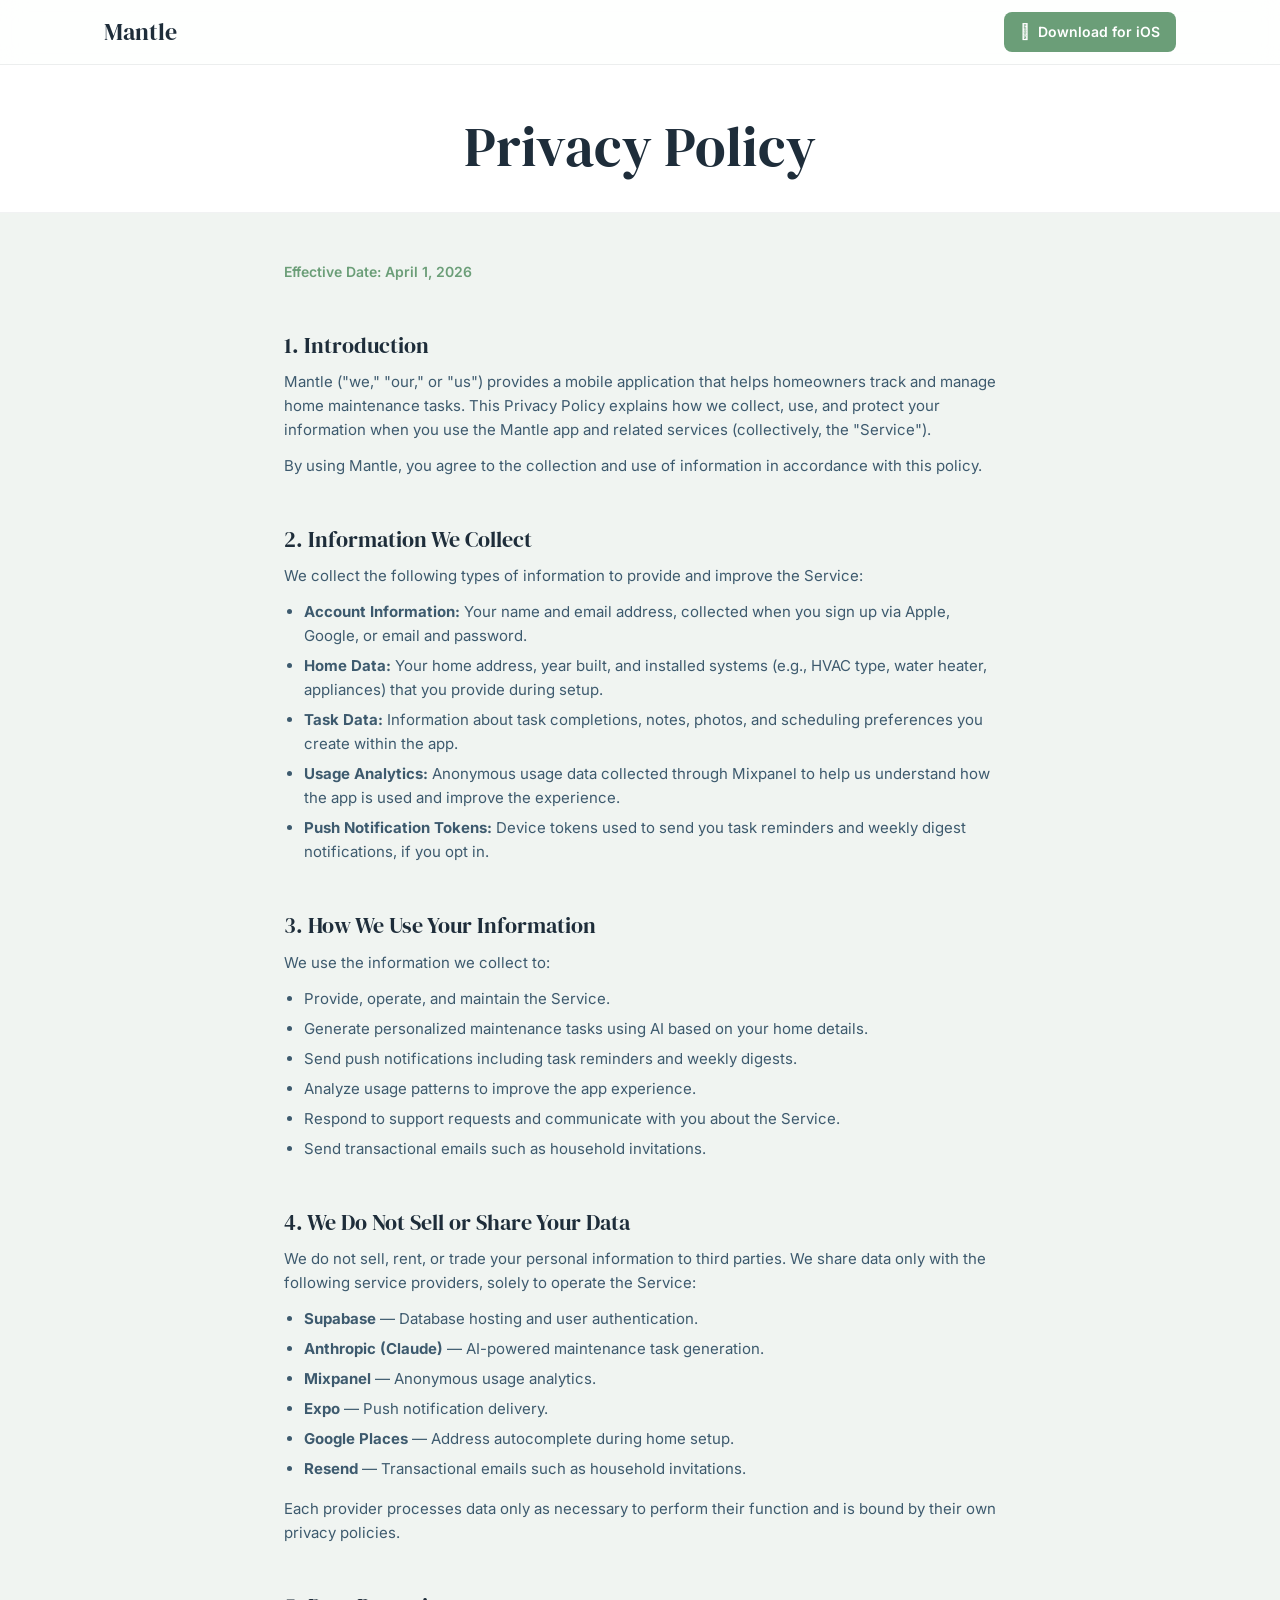
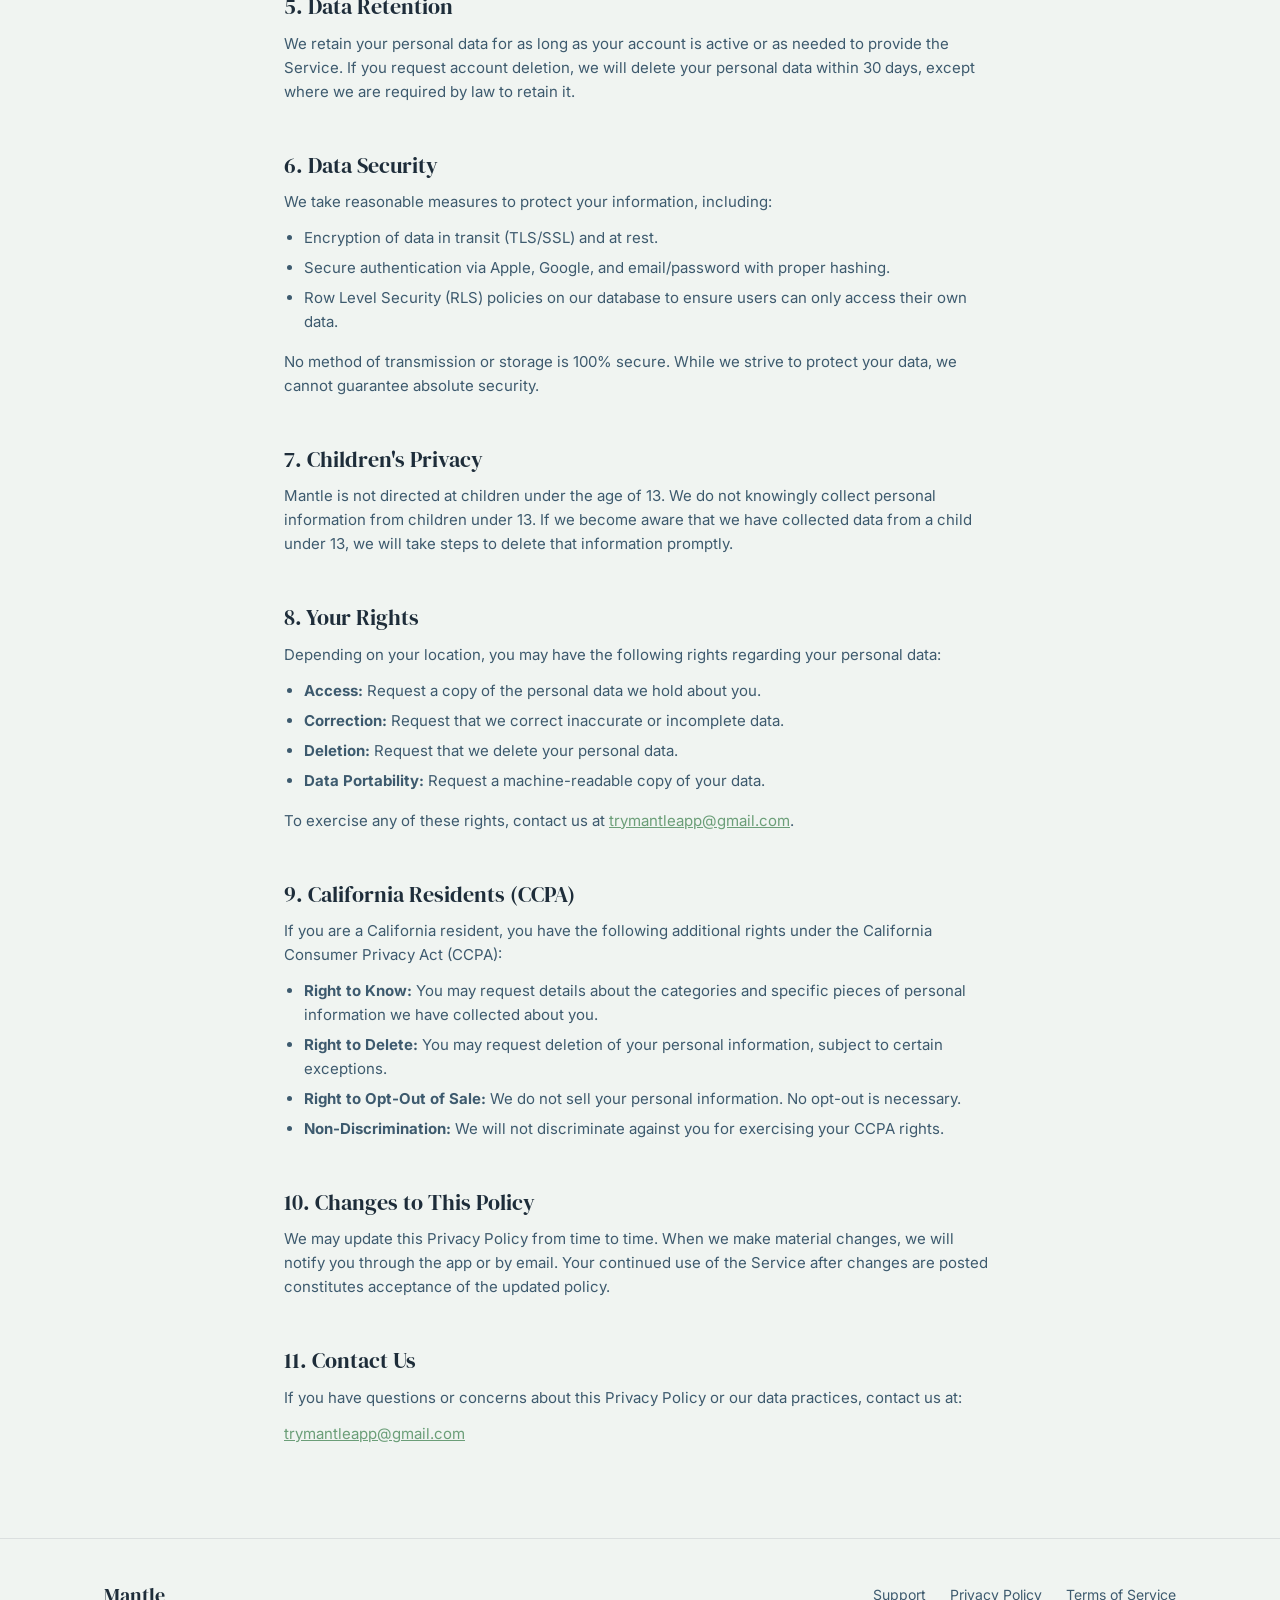
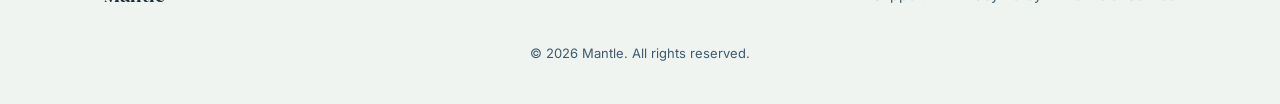
==== privacy.html @ 154cf1d2 "Initial Mantle marketing website Homepage, Support & FAQ, Privacy Policy, Terms of Service. Static H" ====
<!DOCTYPE html>
<html lang="en">
<head>
  <meta charset="UTF-8">
  <meta name="viewport" content="width=device-width, initial-scale=1.0">
  <title>Privacy Policy - Mantle</title>
  <meta name="description" content="Mantle Privacy Policy. Learn how we collect, use, and protect your data.">
  <link rel="preconnect" href="https://fonts.googleapis.com">
  <link rel="preconnect" href="https://fonts.gstatic.com" crossorigin>
  <link href="https://fonts.googleapis.com/css2?family=DM+Serif+Display:ital@0;1&family=Inter:wght@400;500;600;700&display=swap" rel="stylesheet">
  <link rel="stylesheet" href="styles.css">
</head>
<body>

  <!-- Nav -->
  <nav class="nav">
    <div class="container">
      <a href="index.html" class="nav-logo">Mantle</a>
      <a href="https://apps.apple.com" class="btn btn-primary btn-sm">
        <span class="apple-icon">&#63743;</span> Download for iOS
      </a>
    </div>
  </nav>

  <!-- Header -->
  <div class="page-header">
    <div class="container">
      <h1>Privacy Policy</h1>
    </div>
  </div>

  <!-- Body -->
  <div class="page-body">
    <div class="container page-content legal">

      <p class="effective">Effective Date: April 1, 2026</p>

      <h2>1. Introduction</h2>
      <p>Mantle ("we," "our," or "us") provides a mobile application that helps homeowners track and manage home maintenance tasks. This Privacy Policy explains how we collect, use, and protect your information when you use the Mantle app and related services (collectively, the "Service").</p>
      <p>By using Mantle, you agree to the collection and use of information in accordance with this policy.</p>

      <h2>2. Information We Collect</h2>
      <p>We collect the following types of information to provide and improve the Service:</p>
      <ul>
        <li><strong>Account Information:</strong> Your name and email address, collected when you sign up via Apple, Google, or email and password.</li>
        <li><strong>Home Data:</strong> Your home address, year built, and installed systems (e.g., HVAC type, water heater, appliances) that you provide during setup.</li>
        <li><strong>Task Data:</strong> Information about task completions, notes, photos, and scheduling preferences you create within the app.</li>
        <li><strong>Usage Analytics:</strong> Anonymous usage data collected through Mixpanel to help us understand how the app is used and improve the experience.</li>
        <li><strong>Push Notification Tokens:</strong> Device tokens used to send you task reminders and weekly digest notifications, if you opt in.</li>
      </ul>

      <h2>3. How We Use Your Information</h2>
      <p>We use the information we collect to:</p>
      <ul>
        <li>Provide, operate, and maintain the Service.</li>
        <li>Generate personalized maintenance tasks using AI based on your home details.</li>
        <li>Send push notifications including task reminders and weekly digests.</li>
        <li>Analyze usage patterns to improve the app experience.</li>
        <li>Respond to support requests and communicate with you about the Service.</li>
        <li>Send transactional emails such as household invitations.</li>
      </ul>

      <h2>4. We Do Not Sell or Share Your Data</h2>
      <p>We do not sell, rent, or trade your personal information to third parties. We share data only with the following service providers, solely to operate the Service:</p>
      <ul>
        <li><strong>Supabase</strong> &mdash; Database hosting and user authentication.</li>
        <li><strong>Anthropic (Claude)</strong> &mdash; AI-powered maintenance task generation.</li>
        <li><strong>Mixpanel</strong> &mdash; Anonymous usage analytics.</li>
        <li><strong>Expo</strong> &mdash; Push notification delivery.</li>
        <li><strong>Google Places</strong> &mdash; Address autocomplete during home setup.</li>
        <li><strong>Resend</strong> &mdash; Transactional emails such as household invitations.</li>
      </ul>
      <p>Each provider processes data only as necessary to perform their function and is bound by their own privacy policies.</p>

      <h2>5. Data Retention</h2>
      <p>We retain your personal data for as long as your account is active or as needed to provide the Service. If you request account deletion, we will delete your personal data within 30 days, except where we are required by law to retain it.</p>

      <h2>6. Data Security</h2>
      <p>We take reasonable measures to protect your information, including:</p>
      <ul>
        <li>Encryption of data in transit (TLS/SSL) and at rest.</li>
        <li>Secure authentication via Apple, Google, and email/password with proper hashing.</li>
        <li>Row Level Security (RLS) policies on our database to ensure users can only access their own data.</li>
      </ul>
      <p>No method of transmission or storage is 100% secure. While we strive to protect your data, we cannot guarantee absolute security.</p>

      <h2>7. Children's Privacy</h2>
      <p>Mantle is not directed at children under the age of 13. We do not knowingly collect personal information from children under 13. If we become aware that we have collected data from a child under 13, we will take steps to delete that information promptly.</p>

      <h2>8. Your Rights</h2>
      <p>Depending on your location, you may have the following rights regarding your personal data:</p>
      <ul>
        <li><strong>Access:</strong> Request a copy of the personal data we hold about you.</li>
        <li><strong>Correction:</strong> Request that we correct inaccurate or incomplete data.</li>
        <li><strong>Deletion:</strong> Request that we delete your personal data.</li>
        <li><strong>Data Portability:</strong> Request a machine-readable copy of your data.</li>
      </ul>
      <p>To exercise any of these rights, contact us at <a href="mailto:trymantleapp@gmail.com">trymantleapp@gmail.com</a>.</p>

      <h2>9. California Residents (CCPA)</h2>
      <p>If you are a California resident, you have the following additional rights under the California Consumer Privacy Act (CCPA):</p>
      <ul>
        <li><strong>Right to Know:</strong> You may request details about the categories and specific pieces of personal information we have collected about you.</li>
        <li><strong>Right to Delete:</strong> You may request deletion of your personal information, subject to certain exceptions.</li>
        <li><strong>Right to Opt-Out of Sale:</strong> We do not sell your personal information. No opt-out is necessary.</li>
        <li><strong>Non-Discrimination:</strong> We will not discriminate against you for exercising your CCPA rights.</li>
      </ul>

      <h2>10. Changes to This Policy</h2>
      <p>We may update this Privacy Policy from time to time. When we make material changes, we will notify you through the app or by email. Your continued use of the Service after changes are posted constitutes acceptance of the updated policy.</p>

      <h2>11. Contact Us</h2>
      <p>If you have questions or concerns about this Privacy Policy or our data practices, contact us at:</p>
      <p><a href="mailto:trymantleapp@gmail.com">trymantleapp@gmail.com</a></p>

    </div>
  </div>

  <!-- Footer -->
  <footer class="footer">
    <div class="container">
      <div class="footer-logo">Mantle</div>
      <div class="footer-links">
        <a href="support.html">Support</a>
        <a href="privacy.html">Privacy Policy</a>
        <a href="terms.html">Terms of Service</a>
      </div>
      <p class="footer-copy">&copy; 2026 Mantle. All rights reserved.</p>
    </div>
  </footer>

</body>
</html>
---- styles.css ----
/* ===== Reset & Base ===== */
*, *::before, *::after { box-sizing: border-box; margin: 0; padding: 0; }
html { scroll-behavior: smooth; -webkit-text-size-adjust: 100%; }
body {
  font-family: 'Inter', -apple-system, BlinkMacSystemFont, sans-serif;
  color: #1E2D3A;
  background: #F0F4F1;
  line-height: 1.6;
  -webkit-font-smoothing: antialiased;
}
img { max-width: 100%; display: block; }
a { color: inherit; text-decoration: none; }
ul, ol { list-style: none; }

/* ===== Typography ===== */
h1, h2, h3, h4 { font-family: 'DM Serif Display', Georgia, serif; font-weight: 400; line-height: 1.2; }
h1 { font-size: clamp(2.25rem, 5vw, 3.5rem); }
h2 { font-size: clamp(1.75rem, 4vw, 2.75rem); }
h3 { font-size: clamp(1.125rem, 2vw, 1.375rem); }
p { color: #3D5A6E; }
em { font-family: 'DM Serif Display', Georgia, serif; font-style: italic; }

/* ===== Layout ===== */
.container { max-width: 1120px; margin: 0 auto; padding: 0 24px; }
section { padding: 80px 0; }
@media (max-width: 768px) { section { padding: 56px 0; } }

/* ===== Nav ===== */
.nav {
  position: sticky; top: 0; z-index: 100;
  background: rgba(255,255,255,0.92);
  backdrop-filter: blur(12px); -webkit-backdrop-filter: blur(12px);
  border-bottom: 1px solid rgba(30,45,58,0.08);
}
.nav .container {
  display: flex; align-items: center; justify-content: space-between;
  height: 64px;
}
.nav-logo {
  font-family: 'DM Serif Display', Georgia, serif;
  font-size: 1.5rem; color: #1E2D3A;
}
.nav-logo span { color: #6B9E78; }

/* ===== Buttons ===== */
.btn {
  display: inline-flex; align-items: center; gap: 8px;
  padding: 12px 24px; border-radius: 10px;
  font-family: 'Inter', sans-serif; font-size: 0.9375rem; font-weight: 600;
  transition: all 0.2s ease; cursor: pointer; border: none;
  text-decoration: none;
}
.btn-primary { background: #6B9E78; color: #fff; }
.btn-primary:hover { background: #5A8B66; transform: translateY(-1px); box-shadow: 0 4px 12px rgba(107,158,120,0.3); }
.btn-outline { background: transparent; color: #6B9E78; border: 2px solid #6B9E78; }
.btn-outline:hover { background: #6B9E78; color: #fff; }
.btn-sm { padding: 8px 16px; font-size: 0.875rem; border-radius: 8px; }
.btn-dark { background: #1E2D3A; color: #fff; }
.btn-dark:hover { background: #2A3F50; }
.btn .apple-icon { font-size: 1.1em; }

/* ===== Hero ===== */
.hero { padding: 80px 0 60px; background: #F0F4F1; }
.hero .container { display: grid; grid-template-columns: 1fr 1fr; gap: 60px; align-items: center; }
.hero-label {
  display: inline-block; font-size: 0.8125rem; font-weight: 600;
  text-transform: uppercase; letter-spacing: 0.08em;
  color: #6B9E78; margin-bottom: 16px;
}
.hero h1 { margin-bottom: 20px; color: #1E2D3A; }
.hero p { font-size: 1.125rem; color: #3D5A6E; margin-bottom: 32px; max-width: 480px; }
.hero-actions { display: flex; gap: 12px; flex-wrap: wrap; align-items: center; }
.hero-actions .see-features { color: #6B9E78; font-weight: 600; font-size: 0.9375rem; }
.hero-actions .see-features:hover { text-decoration: underline; }
.hero-visual {
  background: linear-gradient(135deg, #dce8df 0%, #b8cebb 100%);
  border-radius: 20px; aspect-ratio: 4/5; max-height: 520px;
  display: flex; align-items: center; justify-content: center;
  color: #6B9E78; font-size: 0.875rem; font-weight: 500;
}
@media (max-width: 768px) {
  .hero .container { grid-template-columns: 1fr; text-align: center; }
  .hero p { margin-left: auto; margin-right: auto; }
  .hero-actions { justify-content: center; }
  .hero-visual { max-height: 360px; margin: 0 auto; max-width: 300px; }
}

/* ===== Features ===== */
.features { background: #fff; }
.features .section-header { text-align: center; max-width: 600px; margin: 0 auto 48px; }
.features .section-header p { margin-top: 12px; font-size: 1.0625rem; }
.feature-grid {
  display: grid; grid-template-columns: repeat(3, 1fr); gap: 24px;
}
.feature-card {
  background: #F0F4F1; border-radius: 16px; padding: 32px;
  transition: transform 0.2s ease, box-shadow 0.2s ease;
}
.feature-card:hover { transform: translateY(-4px); box-shadow: 0 8px 24px rgba(30,45,58,0.08); }
.feature-icon {
  width: 48px; height: 48px; border-radius: 12px;
  background: #fff; display: flex; align-items: center; justify-content: center;
  font-size: 1.5rem; margin-bottom: 16px;
}
.feature-card h3 { margin-bottom: 8px; }
.feature-card p { font-size: 0.9375rem; }
@media (max-width: 900px) { .feature-grid { grid-template-columns: repeat(2, 1fr); } }
@media (max-width: 600px) { .feature-grid { grid-template-columns: 1fr; } }

/* ===== How It Works ===== */
.how-it-works { background: #F0F4F1; }
.how-it-works .section-header { text-align: center; margin-bottom: 56px; }
.steps { display: grid; grid-template-columns: repeat(3, 1fr); gap: 40px; }
.step { text-align: center; }
.step-number {
  font-family: 'DM Serif Display', Georgia, serif;
  font-size: 3rem; color: #6B9E78; opacity: 0.35;
  line-height: 1; margin-bottom: 16px;
}
.step h3 { margin-bottom: 8px; }
.step p { font-size: 0.9375rem; max-width: 300px; margin: 0 auto; }
@media (max-width: 600px) { .steps { grid-template-columns: 1fr; gap: 32px; } }

/* ===== CTA Section ===== */
.cta-section {
  background: #1E2D3A; color: #fff; text-align: center;
}
.cta-section h2 { color: #fff; margin-bottom: 12px; }
.cta-section p { color: rgba(255,255,255,0.7); margin-bottom: 32px; font-size: 1.0625rem; }

/* ===== Footer ===== */
.footer {
  background: #F0F4F1; border-top: 1px solid rgba(30,45,58,0.1);
  padding: 40px 0;
}
.footer .container {
  display: flex; align-items: center; justify-content: space-between; flex-wrap: wrap; gap: 16px;
}
.footer-logo {
  font-family: 'DM Serif Display', Georgia, serif;
  font-size: 1.25rem; color: #1E2D3A;
}
.footer-links { display: flex; gap: 24px; }
.footer-links a { font-size: 0.875rem; color: #3D5A6E; }
.footer-links a:hover { color: #6B9E78; }
.footer-copy { font-size: 0.8125rem; color: #3D5A6E; width: 100%; text-align: center; margin-top: 16px; }

/* ===== Legal / Support Pages ===== */
.page-header {
  padding: 48px 0 32px; background: #fff; text-align: center;
  border-bottom: 1px solid rgba(30,45,58,0.06);
}
.page-header p { margin-top: 8px; font-size: 1.0625rem; }
.page-body { background: #F0F4F1; padding: 48px 0 80px; }
.page-content { max-width: 760px; margin: 0 auto; }

/* Legal prose */
.legal h2 { font-size: 1.375rem; margin: 40px 0 12px; padding-top: 8px; }
.legal h2:first-child { margin-top: 0; }
.legal p, .legal li { font-size: 0.9375rem; color: #3D5A6E; margin-bottom: 12px; }
.legal ul { padding-left: 20px; margin-bottom: 16px; }
.legal ul li { list-style: disc; margin-bottom: 6px; }
.legal ol { padding-left: 20px; margin-bottom: 16px; }
.legal ol li { list-style: decimal; margin-bottom: 6px; }
.legal .effective { font-size: 0.875rem; color: #6B9E78; font-weight: 600; margin-bottom: 24px; }
.legal .caps { text-transform: uppercase; }
.legal a { color: #6B9E78; text-decoration: underline; }

/* ===== FAQ / Accordion ===== */
.faq-group { margin-bottom: 36px; }
.faq-group-title {
  font-family: 'DM Serif Display', Georgia, serif;
  font-size: 1.25rem; margin-bottom: 12px; color: #1E2D3A;
}
.faq-item {
  background: #fff; border-radius: 12px; margin-bottom: 8px;
  overflow: hidden;
}
.faq-item summary {
  padding: 16px 20px; cursor: pointer;
  font-weight: 600; font-size: 0.9375rem; color: #1E2D3A;
  list-style: none; display: flex; align-items: center; justify-content: space-between;
  transition: background 0.15s;
}
.faq-item summary:hover { background: rgba(107,158,120,0.06); }
.faq-item summary::-webkit-details-marker { display: none; }
.faq-item summary::after {
  content: '+'; font-size: 1.25rem; color: #6B9E78; font-weight: 400;
  transition: transform 0.2s;
}
.faq-item[open] summary::after { content: '\2212'; }
.faq-item .faq-answer {
  padding: 0 20px 16px; font-size: 0.9375rem; color: #3D5A6E; line-height: 1.6;
}
.faq-item .faq-answer a { color: #6B9E78; text-decoration: underline; }

/* ===== Contact CTA ===== */
.contact-cta {
  text-align: center; padding: 48px 32px; margin-top: 24px;
  background: #fff; border-radius: 16px;
}
.contact-cta h3 { margin-bottom: 8px; }
.contact-cta p { margin-bottom: 20px; }
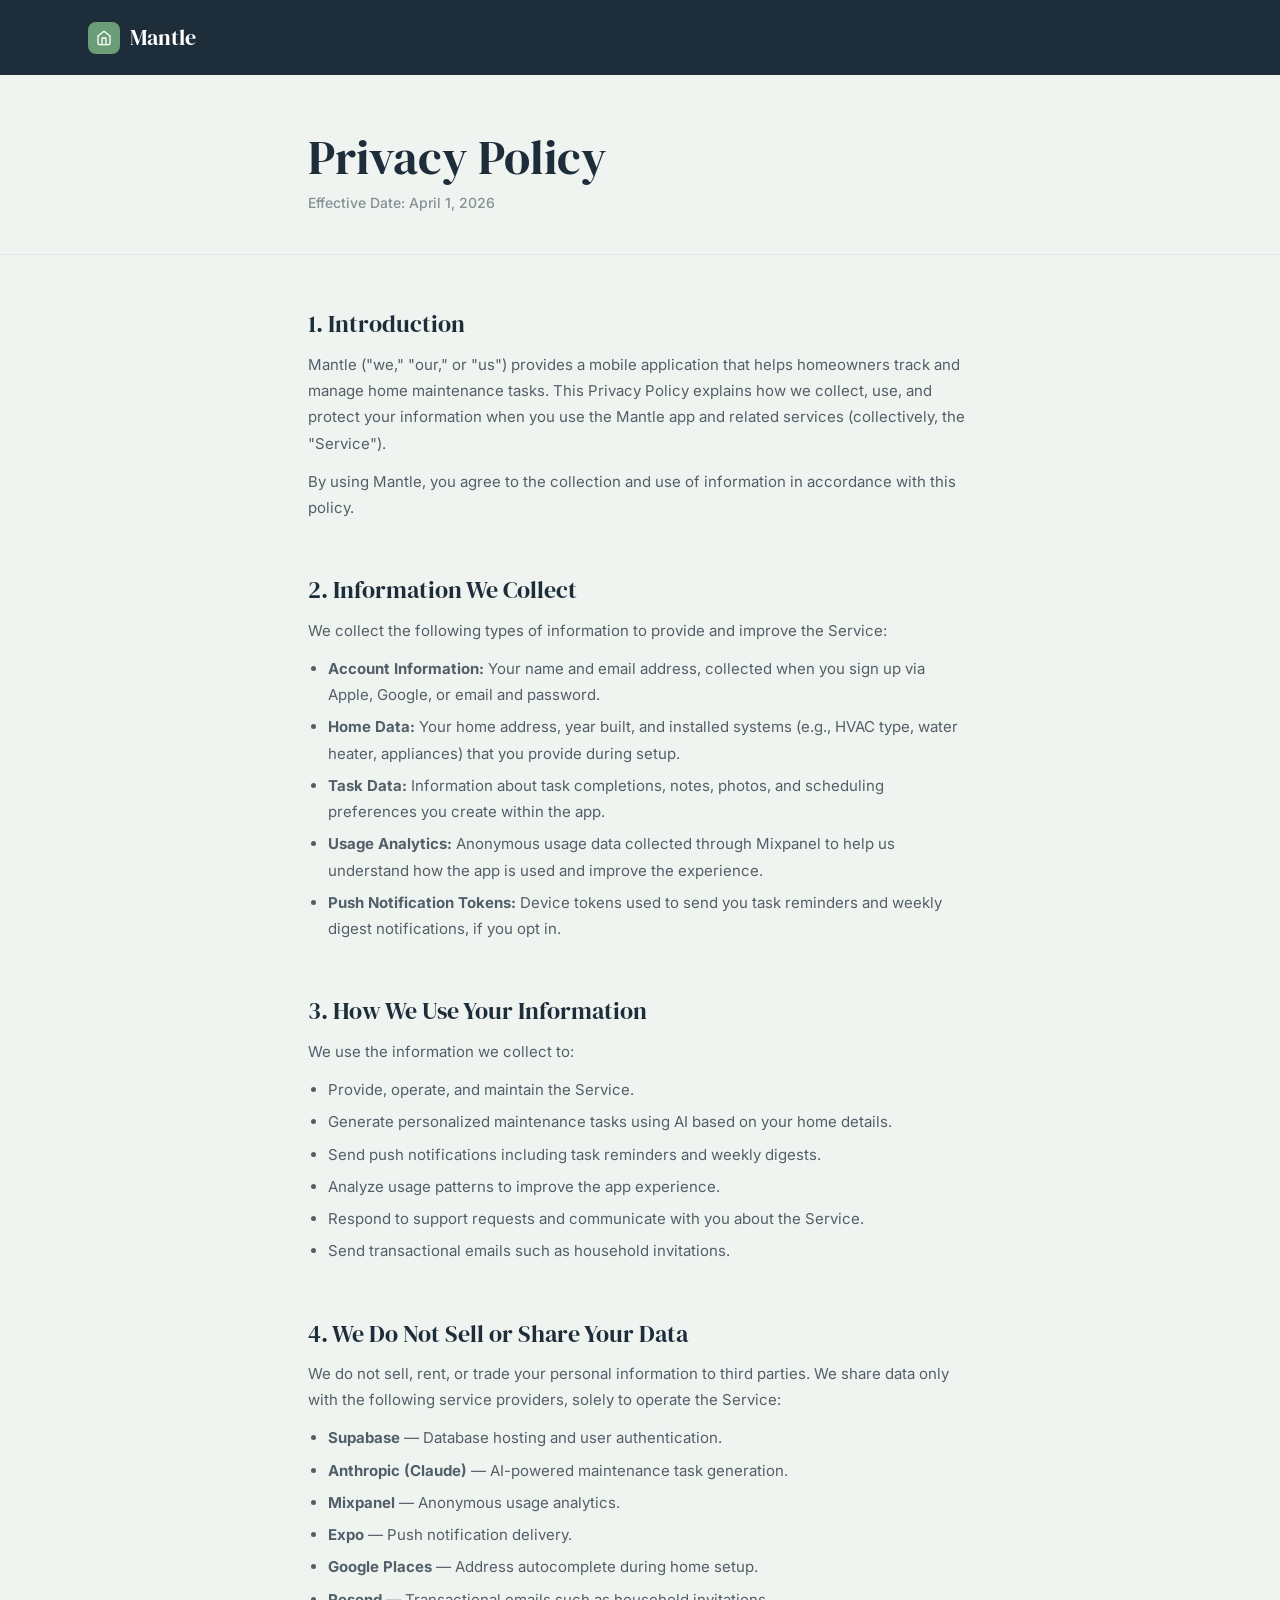
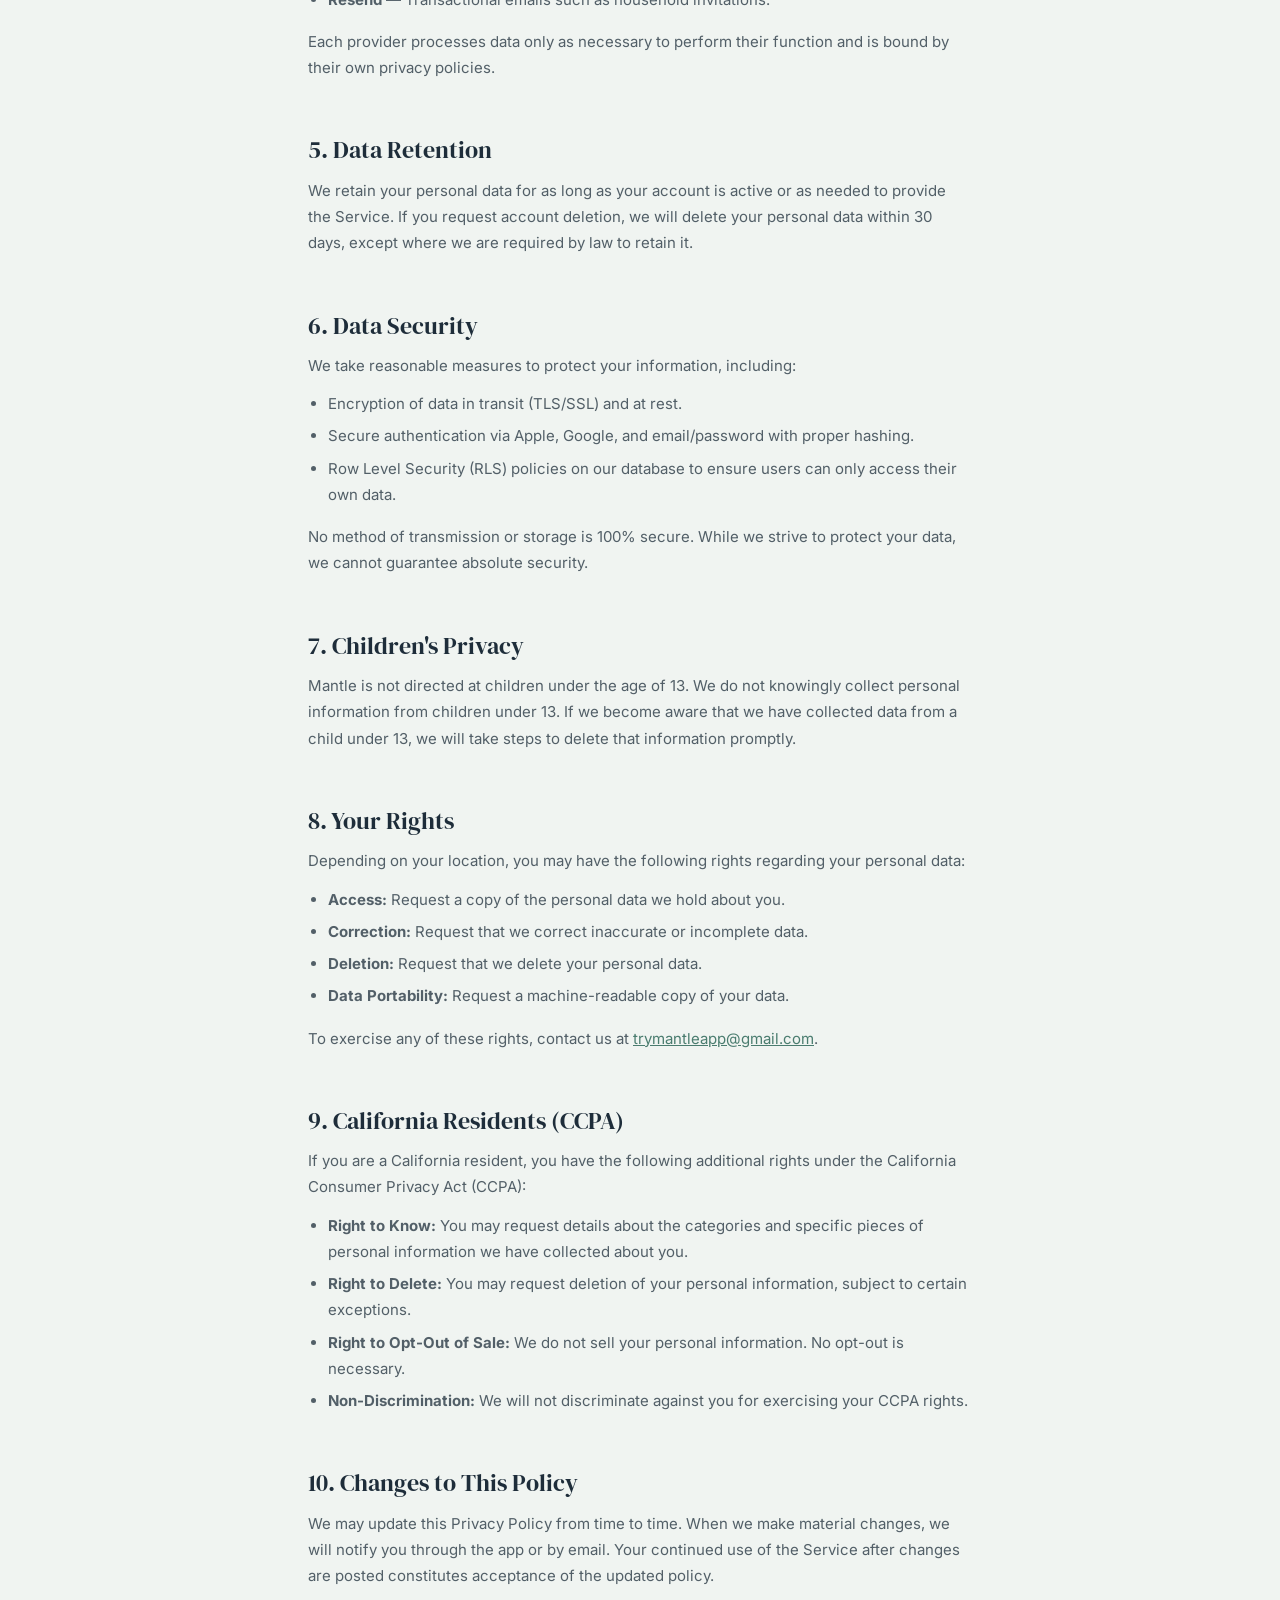
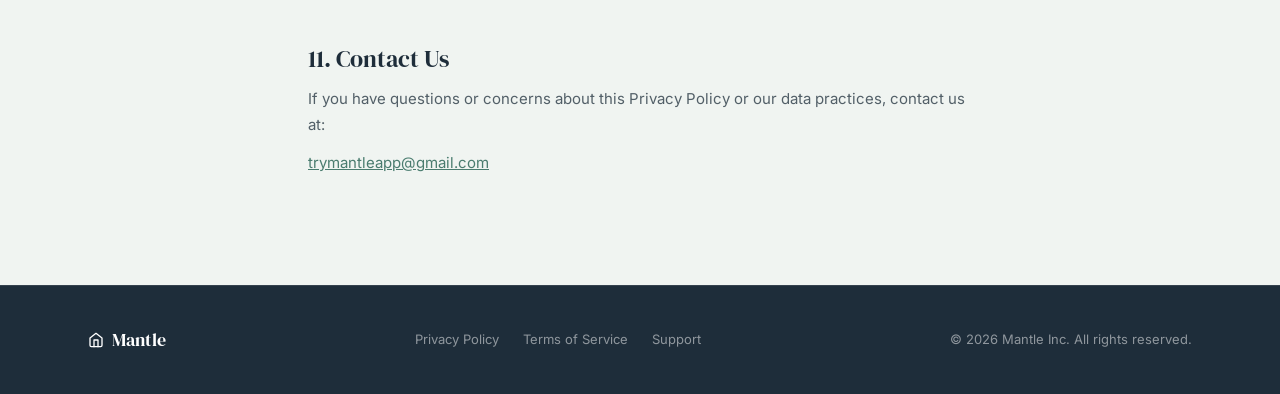
==== commit 375b3c99: "Redesign: bold product-forward layout with real app screenshots" ====
--- a/privacy.html
+++ b/privacy.html
@@ -12,28 +12,26 @@
 </head>
 <body>
 
-  <!-- Nav -->
-  <nav class="nav">
-    <div class="container">
-      <a href="index.html" class="nav-logo">Mantle</a>
-      <a href="https://apps.apple.com" class="btn btn-primary btn-sm">
-        <span class="apple-icon">&#63743;</span> Download for iOS
-      </a>
-    </div>
-  </nav>
-
-  <!-- Header -->
   <div class="page-header">
     <div class="container">
-      <h1>Privacy Policy</h1>
+      <a href="index.html" class="page-header-logo">
+        <div class="page-header-logo-icon">
+          <svg width="16" height="16" viewBox="0 0 24 24" fill="none" stroke="#fff" stroke-width="2" stroke-linecap="round" stroke-linejoin="round"><path d="m3 9 9-7 9 7v11a2 2 0 0 1-2 2H5a2 2 0 0 1-2-2z"/><polyline points="9 22 9 12 15 12 15 22"/></svg>
+        </div>
+        <span class="page-header-logo-text">Mantle</span>
+      </a>
     </div>
   </div>
 
-  <!-- Body -->
+  <div class="page-hero">
+    <div class="container page-content">
+      <h1>Privacy Policy</h1>
+      <p class="effective">Effective Date: April 1, 2026</p>
+    </div>
+  </div>
+
   <div class="page-body">
     <div class="container page-content legal">
-
-      <p class="effective">Effective Date: April 1, 2026</p>
 
       <h2>1. Introduction</h2>
       <p>Mantle ("we," "our," or "us") provides a mobile application that helps homeowners track and manage home maintenance tasks. This Privacy Policy explains how we collect, use, and protect your information when you use the Mantle app and related services (collectively, the "Service").</p>
@@ -116,16 +114,18 @@
     </div>
   </div>
 
-  <!-- Footer -->
-  <footer class="footer">
+  <footer class="page-footer">
     <div class="container">
-      <div class="footer-logo">Mantle</div>
-      <div class="footer-links">
-        <a href="support.html">Support</a>
+      <div class="page-footer-logo">
+        <svg width="16" height="16" viewBox="0 0 24 24" fill="none" stroke="#fff" stroke-width="2" stroke-linecap="round" stroke-linejoin="round"><path d="m3 9 9-7 9 7v11a2 2 0 0 1-2 2H5a2 2 0 0 1-2-2z"/><polyline points="9 22 9 12 15 12 15 22"/></svg>
+        <span class="page-footer-logo-text">Mantle</span>
+      </div>
+      <div class="page-footer-links">
         <a href="privacy.html">Privacy Policy</a>
         <a href="terms.html">Terms of Service</a>
+        <a href="support.html">Support</a>
       </div>
-      <p class="footer-copy">&copy; 2026 Mantle. All rights reserved.</p>
+      <div class="page-footer-copy">&copy; 2026 Mantle Inc. All rights reserved.</div>
     </div>
   </footer>
 
--- a/styles.css
+++ b/styles.css
@@ -13,191 +13,391 @@
 ul, ol { list-style: none; }
 
 /* ===== Typography ===== */
-h1, h2, h3, h4 { font-family: 'DM Serif Display', Georgia, serif; font-weight: 400; line-height: 1.2; }
-h1 { font-size: clamp(2.25rem, 5vw, 3.5rem); }
-h2 { font-size: clamp(1.75rem, 4vw, 2.75rem); }
-h3 { font-size: clamp(1.125rem, 2vw, 1.375rem); }
-p { color: #3D5A6E; }
-em { font-family: 'DM Serif Display', Georgia, serif; font-style: italic; }
+h1, h2, h3, h4 { font-family: 'DM Serif Display', Georgia, serif; font-weight: 400; line-height: 1.1; }
+h1 { font-size: clamp(2.75rem, 6vw, 4.5rem); }
+h2 { font-size: clamp(1.75rem, 4vw, 2.5rem); }
+h3 { font-size: 1.125rem; font-family: 'Inter', sans-serif; font-weight: 700; }
+p { color: rgba(30,45,58,0.7); }
+em { font-family: 'DM Serif Display', Georgia, serif; font-style: italic; color: #6B9E78; }
 
 /* ===== Layout ===== */
-.container { max-width: 1120px; margin: 0 auto; padding: 0 24px; }
-section { padding: 80px 0; }
-@media (max-width: 768px) { section { padding: 56px 0; } }
+.container { max-width: 1200px; margin: 0 auto; padding: 0 24px; }
+@media (min-width: 1024px) { .container { padding: 0 48px; } }
 
 /* ===== Nav ===== */
 .nav {
-  position: sticky; top: 0; z-index: 100;
-  background: rgba(255,255,255,0.92);
-  backdrop-filter: blur(12px); -webkit-backdrop-filter: blur(12px);
-  border-bottom: 1px solid rgba(30,45,58,0.08);
+  position: fixed; top: 0; width: 100%; z-index: 100;
+  padding: 20px 0;
+  transition: all 0.3s ease;
+}
+.nav.scrolled {
+  background: rgba(30,45,58,0.95);
+  backdrop-filter: blur(12px);
+  padding: 14px 0;
+  box-shadow: 0 1px 0 rgba(255,255,255,0.08);
 }
 .nav .container {
   display: flex; align-items: center; justify-content: space-between;
-  height: 64px;
 }
 .nav-logo {
+  display: flex; align-items: center; gap: 10px; z-index: 50;
+}
+.nav-logo-icon {
+  width: 32px; height: 32px; border-radius: 8px;
+  background: #fff;
+  display: flex; align-items: center; justify-content: center;
+  transition: background 0.3s;
+}
+.nav.scrolled .nav-logo-icon { background: #6B9E78; }
+.nav-logo-icon svg { color: #1E2D3A; }
+.nav.scrolled .nav-logo-icon svg { color: #fff; }
+.nav-logo-text {
   font-family: 'DM Serif Display', Georgia, serif;
-  font-size: 1.5rem; color: #1E2D3A;
-}
-.nav-logo span { color: #6B9E78; }
-
-/* ===== Buttons ===== */
-.btn {
+  font-size: 1.375rem; color: #1E2D3A;
+  transition: color 0.3s;
+}
+.nav.scrolled .nav-logo-text { color: #fff; }
+.nav-badge img { height: 40px; width: auto; display: block; }
+@media (max-width: 480px) { .nav-badge img { height: 34px; } }
+
+/* ===== Hero ===== */
+.hero {
+  padding: 160px 0 80px;
+  background: #F0F4F1;
+  position: relative; overflow: hidden;
+}
+.hero-blob-1 {
+  position: absolute; top: 0; right: 0;
+  width: 700px; height: 700px;
+  background: rgba(107,158,120,0.1);
+  border-radius: 50%;
+  filter: blur(80px);
+  transform: translate(25%, -50%);
+  pointer-events: none;
+}
+.hero-blob-2 {
+  position: absolute; bottom: 0; left: 0;
+  width: 500px; height: 500px;
+  background: rgba(30,45,58,0.05);
+  border-radius: 50%;
+  filter: blur(80px);
+  transform: translate(-25%, 33%);
+  pointer-events: none;
+}
+.hero .container {
+  display: grid; grid-template-columns: 1fr 1fr;
+  gap: 64px; align-items: center; position: relative; z-index: 1;
+}
+.hero-pill {
   display: inline-flex; align-items: center; gap: 8px;
-  padding: 12px 24px; border-radius: 10px;
-  font-family: 'Inter', sans-serif; font-size: 0.9375rem; font-weight: 600;
-  transition: all 0.2s ease; cursor: pointer; border: none;
-  text-decoration: none;
-}
-.btn-primary { background: #6B9E78; color: #fff; }
-.btn-primary:hover { background: #5A8B66; transform: translateY(-1px); box-shadow: 0 4px 12px rgba(107,158,120,0.3); }
-.btn-outline { background: transparent; color: #6B9E78; border: 2px solid #6B9E78; }
-.btn-outline:hover { background: #6B9E78; color: #fff; }
-.btn-sm { padding: 8px 16px; font-size: 0.875rem; border-radius: 8px; }
-.btn-dark { background: #1E2D3A; color: #fff; }
-.btn-dark:hover { background: #2A3F50; }
-.btn .apple-icon { font-size: 1.1em; }
-
-/* ===== Hero ===== */
-.hero { padding: 80px 0 60px; background: #F0F4F1; }
-.hero .container { display: grid; grid-template-columns: 1fr 1fr; gap: 60px; align-items: center; }
-.hero-label {
-  display: inline-block; font-size: 0.8125rem; font-weight: 600;
-  text-transform: uppercase; letter-spacing: 0.08em;
-  color: #6B9E78; margin-bottom: 16px;
-}
-.hero h1 { margin-bottom: 20px; color: #1E2D3A; }
-.hero p { font-size: 1.125rem; color: #3D5A6E; margin-bottom: 32px; max-width: 480px; }
-.hero-actions { display: flex; gap: 12px; flex-wrap: wrap; align-items: center; }
-.hero-actions .see-features { color: #6B9E78; font-weight: 600; font-size: 0.9375rem; }
-.hero-actions .see-features:hover { text-decoration: underline; }
-.hero-visual {
-  background: linear-gradient(135deg, #dce8df 0%, #b8cebb 100%);
-  border-radius: 20px; aspect-ratio: 4/5; max-height: 520px;
-  display: flex; align-items: center; justify-content: center;
-  color: #6B9E78; font-size: 0.875rem; font-weight: 500;
-}
-@media (max-width: 768px) {
+  padding: 6px 14px; border-radius: 100px;
+  background: rgba(30,45,58,0.05);
+  border: 1px solid rgba(30,45,58,0.1);
+  font-size: 0.75rem; font-weight: 600; letter-spacing: 0.06em;
+  text-transform: uppercase; color: #1E2D3A;
+  margin-bottom: 28px;
+}
+.hero-pill-dot {
+  width: 8px; height: 8px; border-radius: 50%;
+  background: #6B9E78;
+}
+.hero h1 { color: #1E2D3A; margin-bottom: 20px; line-height: 1.05; }
+.hero-desc {
+  font-size: 1.125rem; color: rgba(30,45,58,0.7);
+  margin-bottom: 36px; max-width: 480px; line-height: 1.7;
+}
+.hero-badge img { height: 56px; width: auto; }
+.hero-trust {
+  display: flex; gap: 24px; margin-top: 40px;
+  font-size: 0.875rem; font-weight: 500; color: rgba(30,45,58,0.6);
+  flex-wrap: wrap;
+}
+.hero-trust span { display: flex; align-items: center; gap: 6px; }
+.hero-trust-icon { color: #6B9E78; font-size: 1rem; }
+
+/* Phone Pair - Hero */
+.hero-phones {
+  display: flex; justify-content: flex-end; align-items: flex-end;
+  position: relative;
+}
+.phone-shot {
+  border-radius: 36px;
+  border: 5px solid #000;
+  overflow: hidden;
+  box-shadow: 0 24px 64px rgba(0,0,0,0.18);
+  flex-shrink: 0;
+}
+.phone-shot img {
+  display: block; width: 100%; height: 100%;
+  object-fit: cover; object-position: top;
+}
+.hero-phone-back {
+  width: 240px;
+  height: 520px;
+  transform: rotate(-6deg) translateX(28px) translateY(12px);
+  z-index: 0; position: relative;
+}
+.hero-phone-front {
+  width: 270px;
+  height: 585px;
+  transform: rotate(3deg) translateX(-20px);
+  z-index: 1; position: relative;
+}
+
+@media (max-width: 1024px) {
   .hero .container { grid-template-columns: 1fr; text-align: center; }
-  .hero p { margin-left: auto; margin-right: auto; }
-  .hero-actions { justify-content: center; }
-  .hero-visual { max-height: 360px; margin: 0 auto; max-width: 300px; }
-}
-
-/* ===== Features ===== */
-.features { background: #fff; }
-.features .section-header { text-align: center; max-width: 600px; margin: 0 auto 48px; }
-.features .section-header p { margin-top: 12px; font-size: 1.0625rem; }
-.feature-grid {
+  .hero-desc { margin-left: auto; margin-right: auto; }
+  .hero-badge { display: flex; justify-content: center; }
+  .hero-trust { justify-content: center; }
+  .hero-phones { justify-content: center; margin-top: 40px; }
+  .hero-phone-back { width: 200px; height: 434px; }
+  .hero-phone-front { width: 230px; height: 499px; }
+}
+@media (max-width: 600px) {
+  .hero { padding: 130px 0 60px; }
+  .hero-phone-back { width: 160px; height: 347px; }
+  .hero-phone-front { width: 185px; height: 401px; }
+}
+
+/* ===== Feature Sections ===== */
+.feature-section { padding: 96px 0; }
+.feature-section.bg-white { background: #fff; }
+.feature-section.bg-dark { background: #1E2D3A; }
+.feature-split {
+  display: grid; grid-template-columns: 1fr 1fr;
+  gap: 80px; align-items: center;
+}
+.feature-icon-wrap {
+  width: 48px; height: 48px; border-radius: 12px;
+  background: rgba(107,158,120,0.2);
+  display: flex; align-items: center; justify-content: center;
+  margin-bottom: 20px;
+}
+.feature-section.bg-dark .feature-icon-wrap { background: rgba(255,255,255,0.1); }
+.feature-section h2 { margin-bottom: 20px; }
+.feature-section.bg-dark h2 { color: #fff; }
+.feature-desc { font-size: 1.0625rem; line-height: 1.75; margin-bottom: 28px; }
+.feature-section.bg-dark .feature-desc { color: rgba(255,255,255,0.7); }
+.feature-list { display: flex; flex-direction: column; gap: 14px; }
+.feature-list-item { display: flex; gap: 12px; align-items: flex-start; }
+.feature-list-bullet {
+  width: 20px; height: 20px; border-radius: 50%;
+  background: #1E2D3A;
+  display: flex; align-items: center; justify-content: center;
+  flex-shrink: 0; margin-top: 2px;
+}
+.feature-list-bullet::after {
+  content: '✓'; font-size: 10px; color: #fff; font-weight: 700;
+}
+.feature-list-item span { font-size: 0.9375rem; font-weight: 500; color: rgba(30,45,58,0.8); }
+.feature-section.bg-dark .feature-list-item span { color: rgba(255,255,255,0.8); }
+
+/* Pro Contact card */
+.pro-card {
+  background: rgba(255,255,255,0.05);
+  border: 1px solid rgba(255,255,255,0.1);
+  border-radius: 16px; padding: 24px;
+  backdrop-filter: blur(8px);
+  margin-top: 8px;
+}
+.pro-card-title { color: #fff; font-weight: 600; font-size: 0.9375rem; margin-bottom: 16px; }
+.pro-card-rows { display: flex; flex-direction: column; gap: 14px; }
+.pro-card-row { display: flex; gap: 12px; align-items: center; color: rgba(255,255,255,0.75); font-size: 0.875rem; }
+.pro-card-icon { color: #6B9E78; font-size: 1.1rem; flex-shrink: 0; }
+
+/* Phone Pair - Feature */
+.feature-phones {
+  display: flex; align-items: flex-end; justify-content: center;
+}
+.feature-phone-back {
+  width: 200px; height: 434px;
+  transform: translateX(20px) translateY(20px) rotate(-6deg);
+  z-index: 0; position: relative;
+}
+.feature-phone-front {
+  width: 230px; height: 499px;
+  transform: translateX(-12px);
+  z-index: 1; position: relative;
+}
+
+@media (max-width: 1024px) {
+  .feature-split { grid-template-columns: 1fr; gap: 48px; }
+  .feature-phones { order: -1; }
+  .feature-phone-back { width: 170px; height: 369px; }
+  .feature-phone-front { width: 200px; height: 434px; }
+}
+
+/* ===== Household Section ===== */
+.household-section { background: #F0F4F1; padding: 96px 0; }
+.household-section .section-header { text-align: center; max-width: 640px; margin: 0 auto 56px; }
+.household-section .section-header h2 { margin-bottom: 16px; }
+.household-section .section-header p { font-size: 1.0625rem; line-height: 1.7; }
+.household-icon-wrap {
+  width: 64px; height: 64px; border-radius: 16px;
+  background: #fff; box-shadow: 0 2px 12px rgba(30,45,58,0.06);
+  border: 1px solid rgba(30,45,58,0.05);
+  display: flex; align-items: center; justify-content: center;
+  margin: 0 auto 28px; font-size: 1.75rem;
+}
+.household-cards {
   display: grid; grid-template-columns: repeat(3, 1fr); gap: 24px;
-}
-.feature-card {
-  background: #F0F4F1; border-radius: 16px; padding: 32px;
-  transition: transform 0.2s ease, box-shadow 0.2s ease;
-}
-.feature-card:hover { transform: translateY(-4px); box-shadow: 0 8px 24px rgba(30,45,58,0.08); }
-.feature-icon {
-  width: 48px; height: 48px; border-radius: 12px;
-  background: #fff; display: flex; align-items: center; justify-content: center;
-  font-size: 1.5rem; margin-bottom: 16px;
-}
-.feature-card h3 { margin-bottom: 8px; }
-.feature-card p { font-size: 0.9375rem; }
-@media (max-width: 900px) { .feature-grid { grid-template-columns: repeat(2, 1fr); } }
-@media (max-width: 600px) { .feature-grid { grid-template-columns: 1fr; } }
-
-/* ===== How It Works ===== */
-.how-it-works { background: #F0F4F1; }
-.how-it-works .section-header { text-align: center; margin-bottom: 56px; }
-.steps { display: grid; grid-template-columns: repeat(3, 1fr); gap: 40px; }
-.step { text-align: center; }
-.step-number {
-  font-family: 'DM Serif Display', Georgia, serif;
-  font-size: 3rem; color: #6B9E78; opacity: 0.35;
-  line-height: 1; margin-bottom: 16px;
-}
-.step h3 { margin-bottom: 8px; }
-.step p { font-size: 0.9375rem; max-width: 300px; margin: 0 auto; }
-@media (max-width: 600px) { .steps { grid-template-columns: 1fr; gap: 32px; } }
-
-/* ===== CTA Section ===== */
-.cta-section {
-  background: #1E2D3A; color: #fff; text-align: center;
-}
-.cta-section h2 { color: #fff; margin-bottom: 12px; }
-.cta-section p { color: rgba(255,255,255,0.7); margin-bottom: 32px; font-size: 1.0625rem; }
+  max-width: 1000px; margin: 0 auto;
+}
+.household-card {
+  background: #fff; border-radius: 24px; padding: 32px;
+  border: 1px solid rgba(0,0,0,0.05);
+  box-shadow: 0 2px 8px rgba(0,0,0,0.04);
+  transition: box-shadow 0.2s;
+}
+.household-card:hover { box-shadow: 0 8px 24px rgba(0,0,0,0.08); }
+.household-card-icon {
+  width: 40px; height: 40px; border-radius: 50%;
+  background: rgba(30,45,58,0.05);
+  display: flex; align-items: center; justify-content: center;
+  font-size: 1.1rem; margin-bottom: 20px;
+}
+.household-card-icon.green { background: rgba(107,158,120,0.1); }
+.household-card h3 { margin-bottom: 10px; }
+.household-card p { font-size: 0.875rem; line-height: 1.65; }
+@media (max-width: 900px) { .household-cards { grid-template-columns: 1fr; } }
+
+/* ===== CTA ===== */
+.cta-section { background: #fff; padding: 96px 0 120px; text-align: center; }
+.cta-section h2 { font-size: clamp(2.5rem, 6vw, 4.5rem); line-height: 1.05; margin-bottom: 24px; }
+.cta-section p { font-size: 1.125rem; max-width: 420px; margin: 0 auto 40px; line-height: 1.7; }
+.cta-badge { display: flex; justify-content: center; }
+.cta-badge img { height: 64px; width: auto; }
+.cta-note { font-size: 0.875rem; font-weight: 500; color: rgba(30,45,58,0.5); margin-top: 20px; }
 
 /* ===== Footer ===== */
 .footer {
-  background: #F0F4F1; border-top: 1px solid rgba(30,45,58,0.1);
-  padding: 40px 0;
+  background: #1E2D3A; color: rgba(255,255,255,0.5);
+  padding: 48px 0; border-top: 1px solid rgba(255,255,255,0.1);
 }
 .footer .container {
-  display: flex; align-items: center; justify-content: space-between; flex-wrap: wrap; gap: 16px;
+  display: flex; align-items: center; justify-content: space-between;
+  flex-wrap: wrap; gap: 20px;
 }
 .footer-logo {
+  display: flex; align-items: center; gap: 8px;
   font-family: 'DM Serif Display', Georgia, serif;
-  font-size: 1.25rem; color: #1E2D3A;
-}
-.footer-links { display: flex; gap: 24px; }
-.footer-links a { font-size: 0.875rem; color: #3D5A6E; }
-.footer-links a:hover { color: #6B9E78; }
-.footer-copy { font-size: 0.8125rem; color: #3D5A6E; width: 100%; text-align: center; margin-top: 16px; }
+  font-size: 1.25rem; color: #fff;
+}
+.footer-links { display: flex; gap: 28px; }
+.footer-links a { font-size: 0.875rem; transition: color 0.2s; }
+.footer-links a:hover { color: #fff; }
+.footer-copy { font-size: 0.8125rem; }
 
 /* ===== Legal / Support Pages ===== */
 .page-header {
-  padding: 48px 0 32px; background: #fff; text-align: center;
+  background: #1E2D3A; padding: 20px 0;
+}
+.page-header .container { display: flex; align-items: center; gap: 10px; }
+.page-header-logo {
+  display: flex; align-items: center; gap: 10px;
+  text-decoration: none;
+}
+.page-header-logo-icon {
+  width: 32px; height: 32px; border-radius: 8px;
+  background: #6B9E78;
+  display: flex; align-items: center; justify-content: center;
+}
+.page-header-logo-text {
+  font-family: 'DM Serif Display', Georgia, serif;
+  font-size: 1.375rem; color: #fff;
+}
+
+.page-hero {
+  background: #F0F4F1; padding: 56px 0 40px;
   border-bottom: 1px solid rgba(30,45,58,0.06);
 }
-.page-header p { margin-top: 8px; font-size: 1.0625rem; }
-.page-body { background: #F0F4F1; padding: 48px 0 80px; }
+.page-hero h1 { font-size: clamp(2rem, 4vw, 3rem); margin-bottom: 8px; }
+.page-hero .effective { font-size: 0.875rem; color: rgba(30,45,58,0.5); font-weight: 500; }
+.page-hero .page-intro { font-size: 1.0625rem; margin-top: 10px; color: rgba(30,45,58,0.6); }
+
+.page-body { background: #F0F4F1; padding: 48px 0 96px; }
 .page-content { max-width: 760px; margin: 0 auto; }
 
 /* Legal prose */
-.legal h2 { font-size: 1.375rem; margin: 40px 0 12px; padding-top: 8px; }
+.legal h2 { font-size: 1.5rem; margin: 48px 0 14px; padding-top: 8px; color: #1E2D3A; }
 .legal h2:first-child { margin-top: 0; }
-.legal p, .legal li { font-size: 0.9375rem; color: #3D5A6E; margin-bottom: 12px; }
+.legal p, .legal li { font-size: 0.9375rem; color: rgba(30,45,58,0.75); margin-bottom: 12px; line-height: 1.75; }
 .legal ul { padding-left: 20px; margin-bottom: 16px; }
 .legal ul li { list-style: disc; margin-bottom: 6px; }
 .legal ol { padding-left: 20px; margin-bottom: 16px; }
 .legal ol li { list-style: decimal; margin-bottom: 6px; }
-.legal .effective { font-size: 0.875rem; color: #6B9E78; font-weight: 600; margin-bottom: 24px; }
-.legal .caps { text-transform: uppercase; }
-.legal a { color: #6B9E78; text-decoration: underline; }
+.legal a { color: #4A7C6F; text-decoration: underline; }
+.legal a:hover { color: #6B9E78; }
+.legal-callout {
+  background: rgba(30,45,58,0.05);
+  border: 1px solid rgba(30,45,58,0.1);
+  border-radius: 12px; padding: 20px 24px;
+  margin: 8px 0 20px;
+}
+.legal-callout p { font-size: 0.875rem; font-weight: 500; margin: 0; }
 
 /* ===== FAQ / Accordion ===== */
-.faq-group { margin-bottom: 36px; }
+.faq-group { margin-bottom: 40px; }
 .faq-group-title {
   font-family: 'DM Serif Display', Georgia, serif;
-  font-size: 1.25rem; margin-bottom: 12px; color: #1E2D3A;
-}
-.faq-item {
-  background: #fff; border-radius: 12px; margin-bottom: 8px;
-  overflow: hidden;
-}
+  font-size: 1.5rem; margin-bottom: 16px; color: #1E2D3A;
+}
+.faq-list { background: #fff; border-radius: 16px; overflow: hidden; box-shadow: 0 2px 8px rgba(0,0,0,0.04); border: 1px solid rgba(0,0,0,0.05); }
+.faq-item { border-bottom: 1px solid rgba(30,45,58,0.08); }
+.faq-item:last-child { border-bottom: none; }
 .faq-item summary {
-  padding: 16px 20px; cursor: pointer;
+  padding: 18px 24px; cursor: pointer;
   font-weight: 600; font-size: 0.9375rem; color: #1E2D3A;
   list-style: none; display: flex; align-items: center; justify-content: space-between;
-  transition: background 0.15s;
-}
-.faq-item summary:hover { background: rgba(107,158,120,0.06); }
+  gap: 16px; transition: color 0.15s;
+}
+.faq-item summary:hover { color: #4A7C6F; }
 .faq-item summary::-webkit-details-marker { display: none; }
 .faq-item summary::after {
-  content: '+'; font-size: 1.25rem; color: #6B9E78; font-weight: 400;
+  content: '+'; font-size: 1.375rem; color: #6B9E78; font-weight: 300; flex-shrink: 0;
   transition: transform 0.2s;
 }
-.faq-item[open] summary::after { content: '\2212'; }
-.faq-item .faq-answer {
-  padding: 0 20px 16px; font-size: 0.9375rem; color: #3D5A6E; line-height: 1.6;
-}
-.faq-item .faq-answer a { color: #6B9E78; text-decoration: underline; }
-
-/* ===== Contact CTA ===== */
+.faq-item[open] summary::after { content: '−'; }
+.faq-answer { padding: 0 24px 18px; font-size: 0.9375rem; color: rgba(30,45,58,0.7); line-height: 1.7; }
+.faq-answer a { color: #4A7C6F; text-decoration: underline; }
+
+/* Contact CTA */
 .contact-cta {
-  text-align: center; padding: 48px 32px; margin-top: 24px;
-  background: #fff; border-radius: 16px;
-}
-.contact-cta h3 { margin-bottom: 8px; }
-.contact-cta p { margin-bottom: 20px; }
+  text-align: center; padding: 56px 40px; margin-top: 16px;
+  background: #1E2D3A; border-radius: 24px;
+}
+.contact-cta-icon {
+  width: 48px; height: 48px; border-radius: 12px;
+  background: rgba(107,158,120,0.2);
+  display: flex; align-items: center; justify-content: center;
+  font-size: 1.25rem; margin: 0 auto 20px;
+}
+.contact-cta h3 { font-family: 'DM Serif Display', Georgia, serif; font-size: 1.75rem; color: #fff; margin-bottom: 10px; }
+.contact-cta p { color: rgba(255,255,255,0.6); margin-bottom: 24px; max-width: 320px; margin-left: auto; margin-right: auto; }
+.contact-cta a.btn-email {
+  display: inline-flex; align-items: center; gap: 8px;
+  background: #6B9E78; color: #fff;
+  padding: 14px 28px; border-radius: 100px;
+  font-weight: 600; font-size: 0.9375rem;
+  transition: background 0.2s;
+}
+.contact-cta a.btn-email:hover { background: #4A7C6F; }
+
+/* Page footer */
+.page-footer {
+  background: #1E2D3A; color: rgba(255,255,255,0.5);
+  padding: 40px 0; border-top: 1px solid rgba(255,255,255,0.1);
+}
+.page-footer .container {
+  display: flex; align-items: center; justify-content: space-between;
+  flex-wrap: wrap; gap: 16px;
+}
+.page-footer-logo { display: flex; align-items: center; gap: 8px; }
+.page-footer-logo-text {
+  font-family: 'DM Serif Display', Georgia, serif;
+  font-size: 1.1rem; color: #fff;
+}
+.page-footer-links { display: flex; gap: 24px; }
+.page-footer-links a { font-size: 0.8125rem; transition: color 0.2s; }
+.page-footer-links a:hover { color: #fff; }
+.page-footer-copy { font-size: 0.8125rem; }
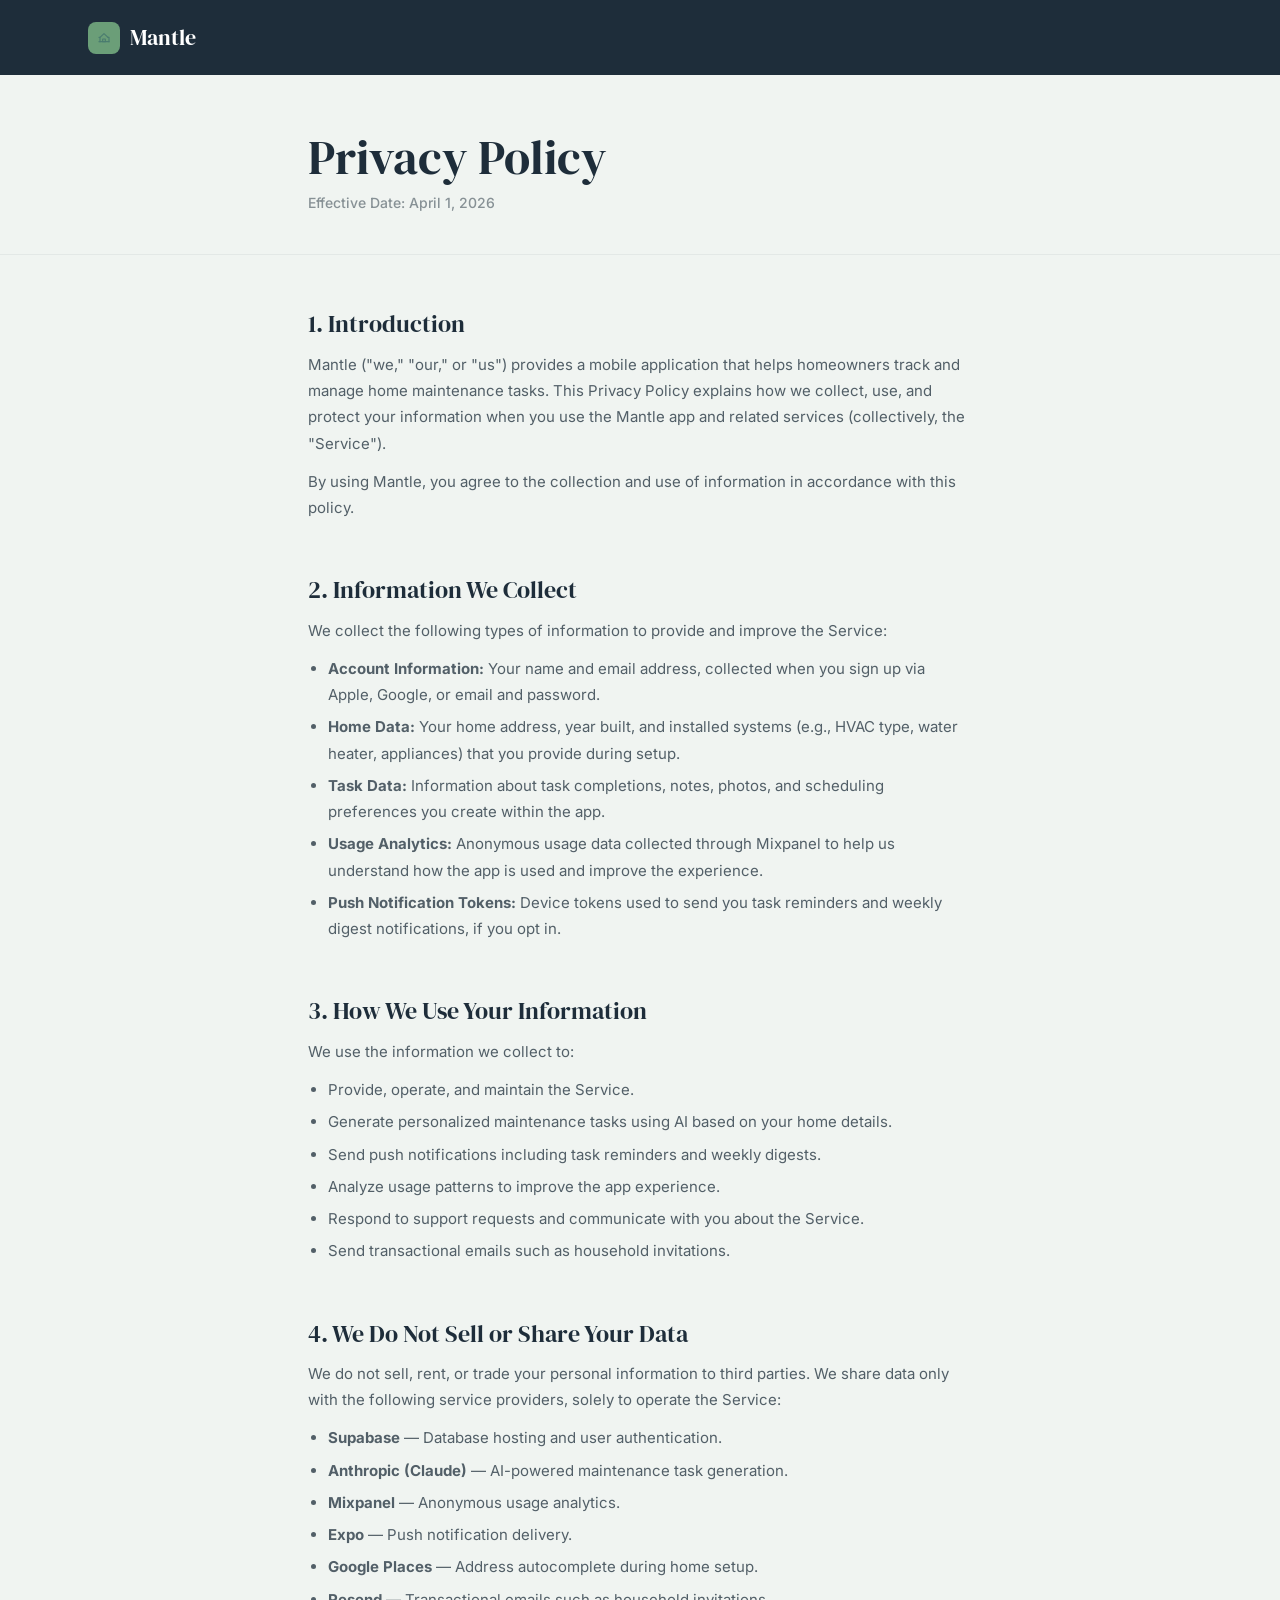
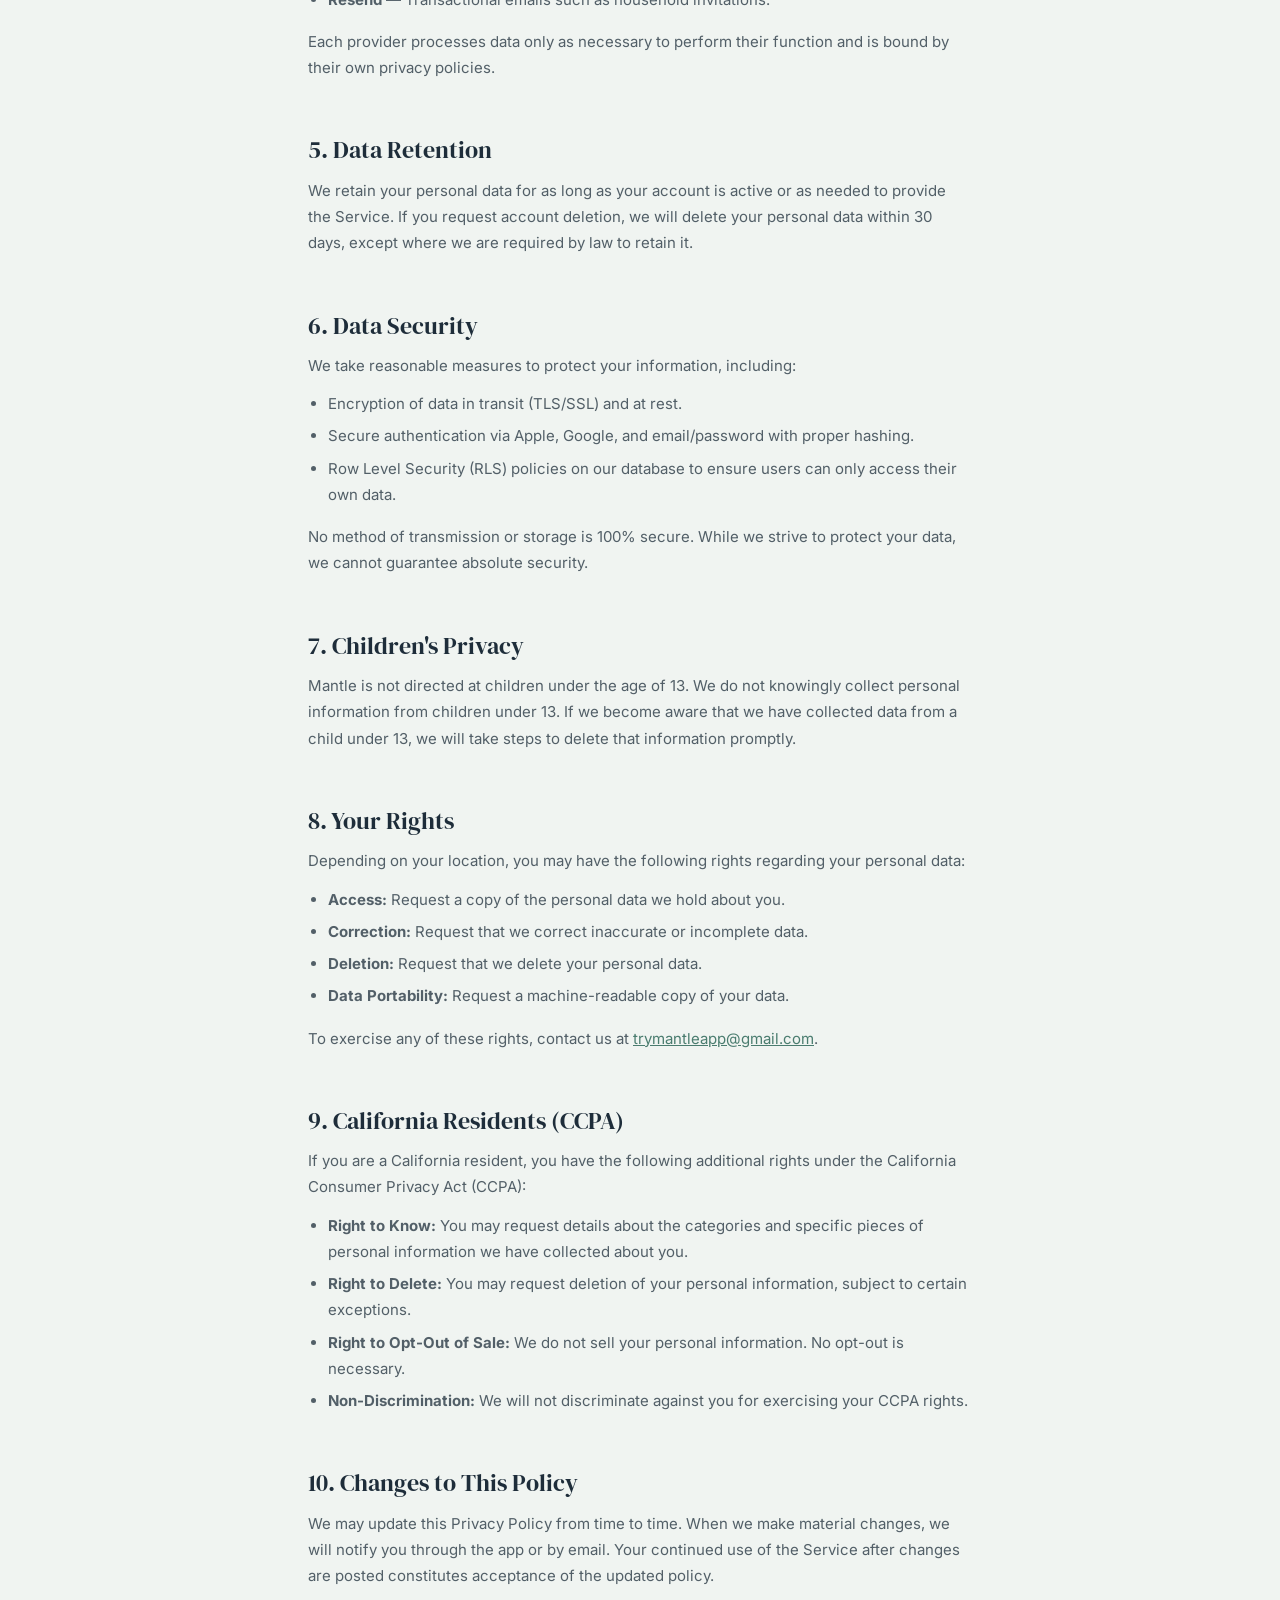
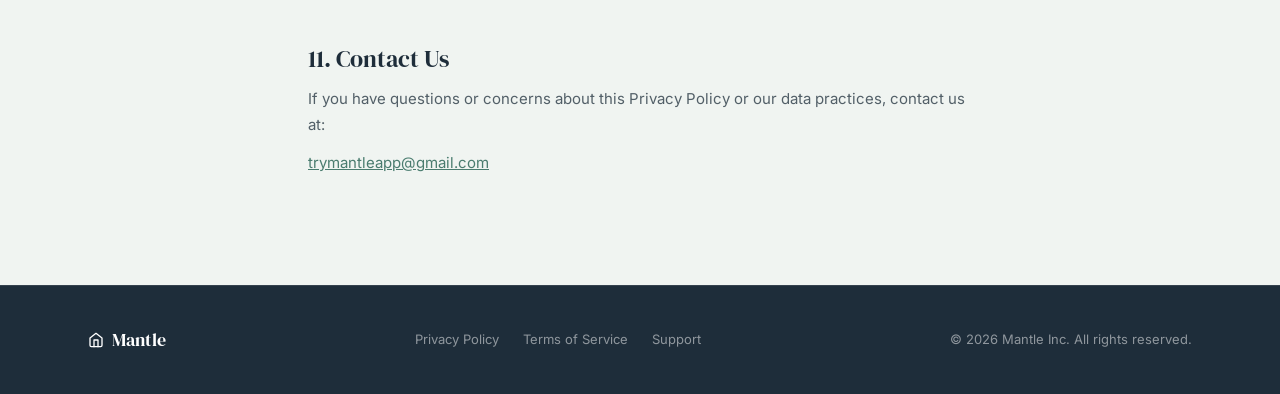
==== commit ea1e09b0: "Update icon in privacy page header" ====
--- a/privacy.html
+++ b/privacy.html
@@ -13,10 +13,10 @@
 <body>
 
   <div class="page-header">
-    <div class="container">
+    <div class="container" style="display:flex;align-items:center;justify-content:space-between;">
       <a href="index.html" class="page-header-logo">
         <div class="page-header-logo-icon">
-          <svg width="16" height="16" viewBox="0 0 24 24" fill="none" stroke="#fff" stroke-width="2" stroke-linecap="round" stroke-linejoin="round"><path d="m3 9 9-7 9 7v11a2 2 0 0 1-2 2H5a2 2 0 0 1-2-2z"/><polyline points="9 22 9 12 15 12 15 22"/></svg>
+          <svg width="16" height="16" viewBox="0 0 24 24" fill="none" stroke="#4A7C6F" stroke-width="1.75" stroke-linecap="round" stroke-linejoin="round"><path d="M6 11L12 5.5L18 11"/><path d="M4.5 11H6V17.5"/><path d="M18 11H19.5V17.5"/><line x1="4.5" y1="17.5" x2="19.5" y2="17.5"/><rect x="10" y="13.5" width="4" height="4" rx="0.4" fill="none"/></svg>
         </div>
         <span class="page-header-logo-text">Mantle</span>
       </a>
--- a/styles.css
+++ b/styles.css
@@ -128,18 +128,15 @@
   flex-shrink: 0;
 }
 .phone-shot img {
-  display: block; width: 100%; height: 100%;
-  object-fit: cover; object-position: top;
+  display: block; width: 100%; height: auto;
 }
 .hero-phone-back {
   width: 240px;
-  height: 520px;
   transform: rotate(-6deg) translateX(28px) translateY(12px);
   z-index: 0; position: relative;
 }
 .hero-phone-front {
   width: 270px;
-  height: 585px;
   transform: rotate(3deg) translateX(-20px);
   z-index: 1; position: relative;
 }
@@ -150,13 +147,13 @@
   .hero-badge { display: flex; justify-content: center; }
   .hero-trust { justify-content: center; }
   .hero-phones { justify-content: center; margin-top: 40px; }
-  .hero-phone-back { width: 200px; height: 434px; }
-  .hero-phone-front { width: 230px; height: 499px; }
+  .hero-phone-back { width: 200px; }
+  .hero-phone-front { width: 230px; }
 }
 @media (max-width: 600px) {
   .hero { padding: 130px 0 60px; }
-  .hero-phone-back { width: 160px; height: 347px; }
-  .hero-phone-front { width: 185px; height: 401px; }
+  .hero-phone-back { width: 150px; }
+  .hero-phone-front { width: 175px; }
 }
 
 /* ===== Feature Sections ===== */
@@ -210,12 +207,12 @@
   display: flex; align-items: flex-end; justify-content: center;
 }
 .feature-phone-back {
-  width: 200px; height: 434px;
+  width: 200px;
   transform: translateX(20px) translateY(20px) rotate(-6deg);
   z-index: 0; position: relative;
 }
 .feature-phone-front {
-  width: 230px; height: 499px;
+  width: 230px;
   transform: translateX(-12px);
   z-index: 1; position: relative;
 }
@@ -223,8 +220,8 @@
 @media (max-width: 1024px) {
   .feature-split { grid-template-columns: 1fr; gap: 48px; }
   .feature-phones { order: -1; }
-  .feature-phone-back { width: 170px; height: 369px; }
-  .feature-phone-front { width: 200px; height: 434px; }
+  .feature-phone-back { width: 160px; }
+  .feature-phone-front { width: 190px; }
 }
 
 /* ===== Household Section ===== */
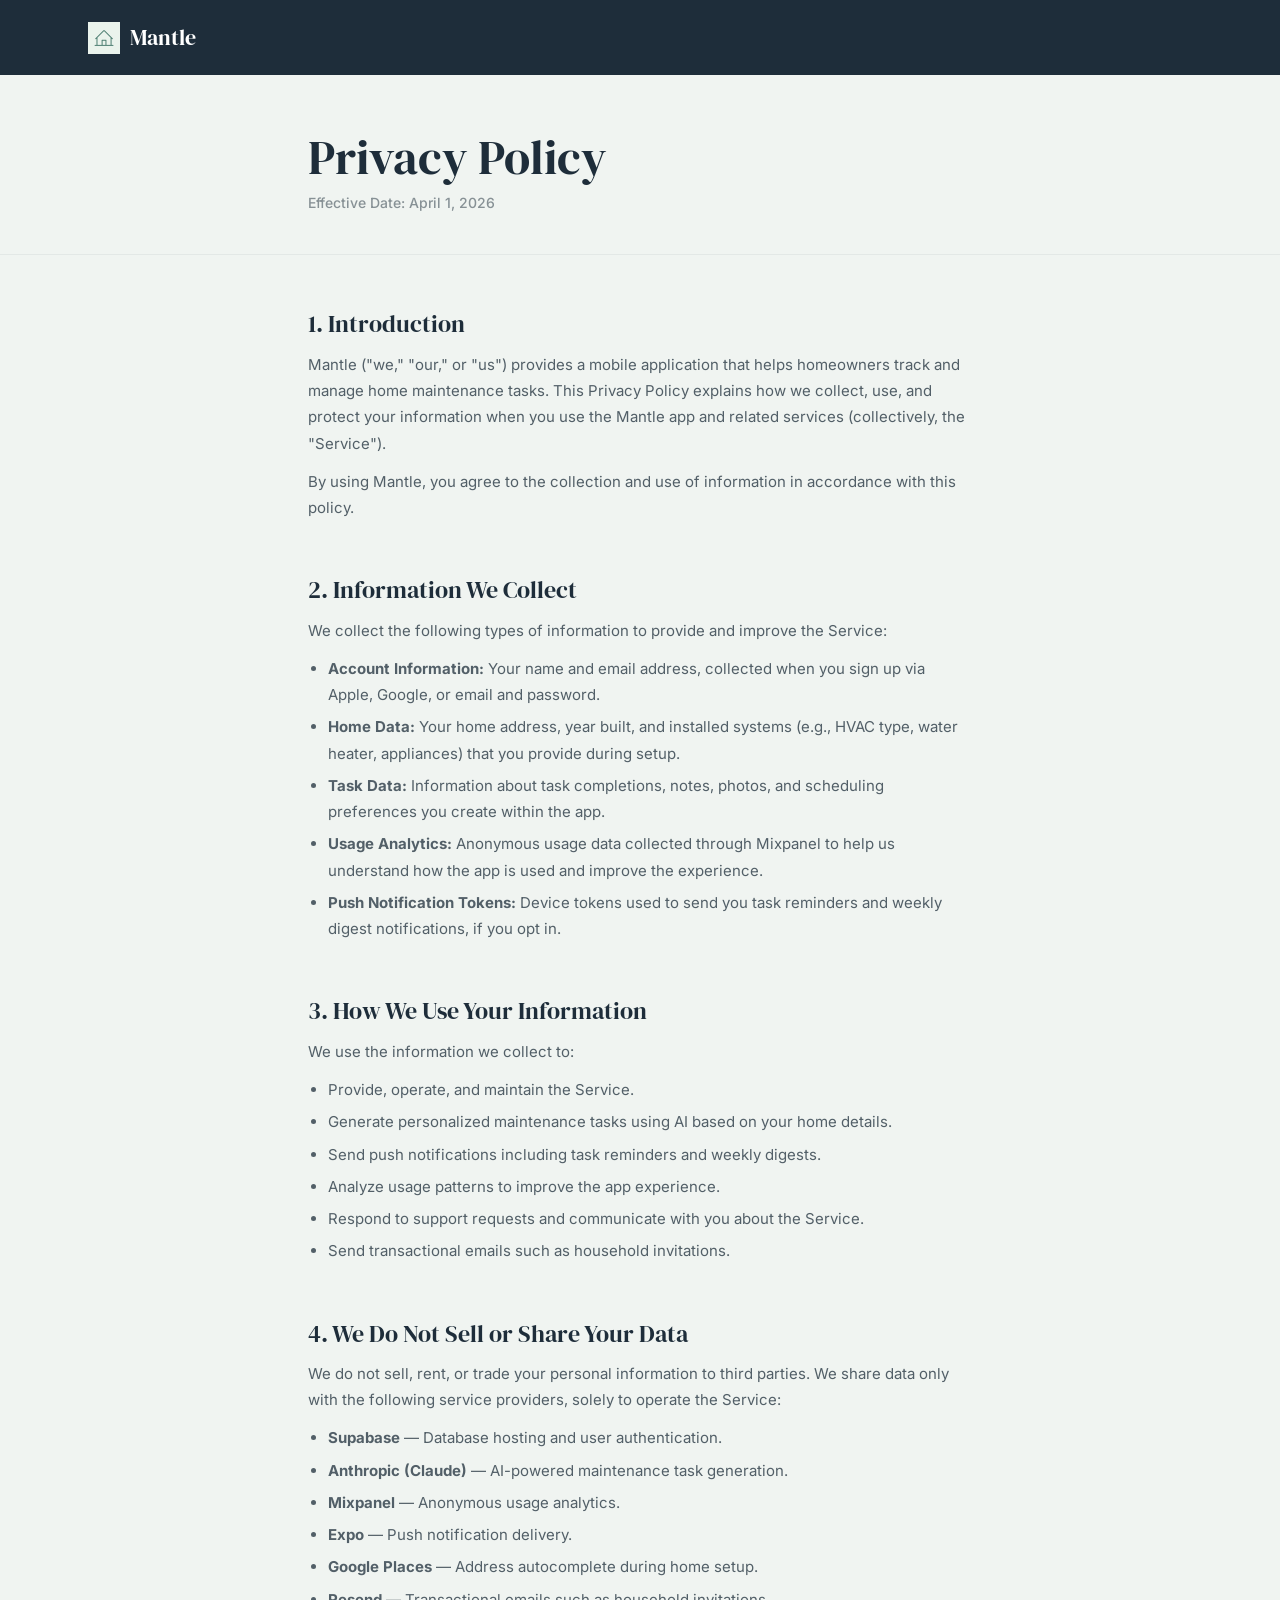
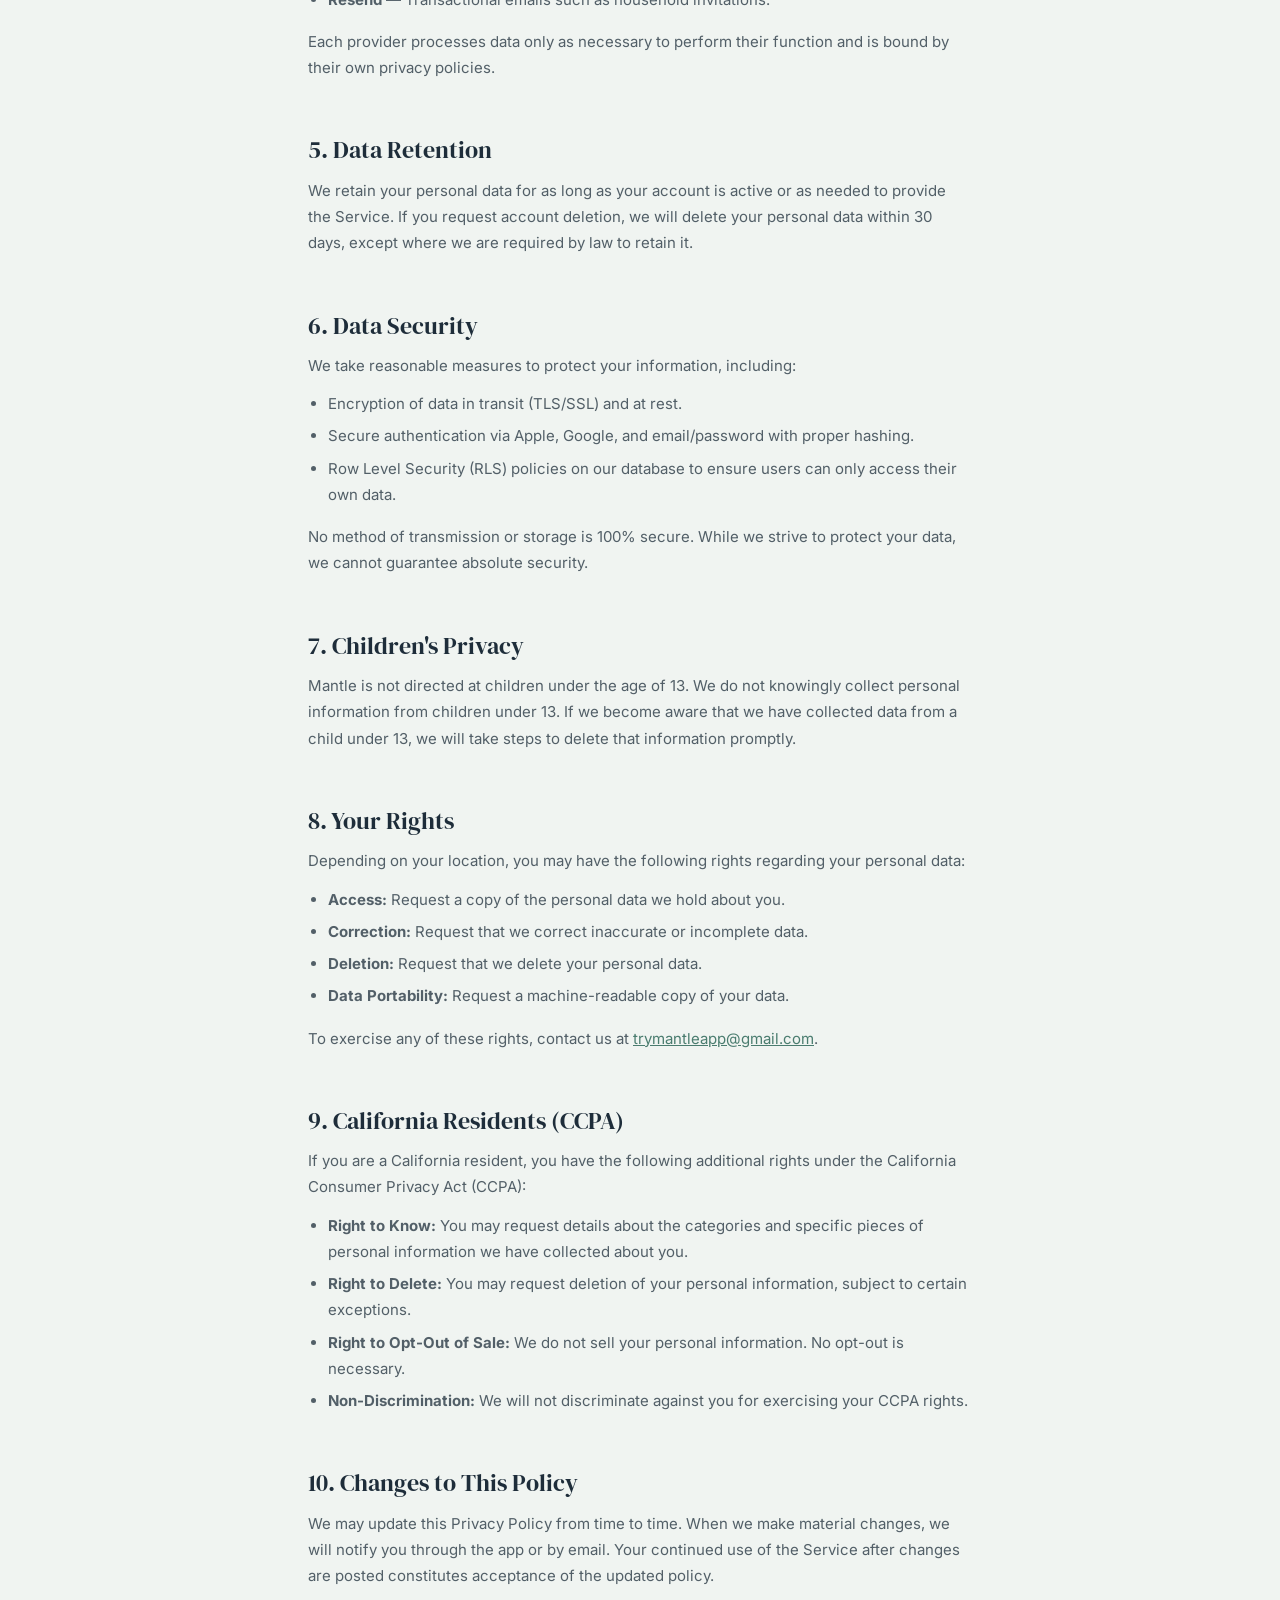
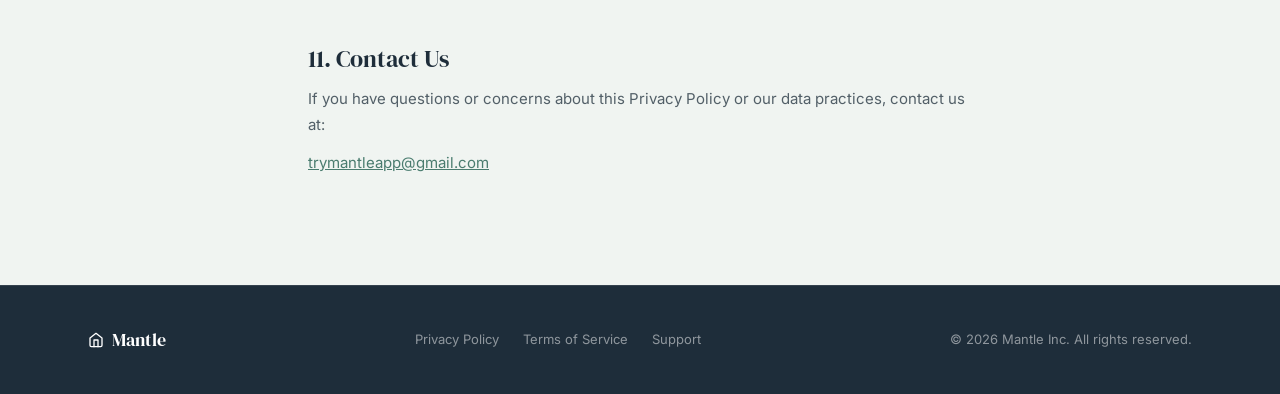
==== commit 8ac3fb95: "Use PNG icon in page header" ====
--- a/privacy.html
+++ b/privacy.html
@@ -16,7 +16,7 @@
     <div class="container" style="display:flex;align-items:center;justify-content:space-between;">
       <a href="index.html" class="page-header-logo">
         <div class="page-header-logo-icon">
-          <svg width="16" height="16" viewBox="0 0 24 24" fill="none" stroke="#4A7C6F" stroke-width="1.75" stroke-linecap="round" stroke-linejoin="round"><path d="M6 11L12 5.5L18 11"/><path d="M4.5 11H6V17.5"/><path d="M18 11H19.5V17.5"/><line x1="4.5" y1="17.5" x2="19.5" y2="17.5"/><rect x="10" y="13.5" width="4" height="4" rx="0.4" fill="none"/></svg>
+          <img src="mantle-icon-inverted.png" width="32" height="32" alt="">
         </div>
         <span class="page-header-logo-text">Mantle</span>
       </a>
--- a/styles.css
+++ b/styles.css
@@ -48,9 +48,9 @@
   display: flex; align-items: center; justify-content: center;
   transition: background 0.3s;
 }
-.nav.scrolled .nav-logo-icon { background: #6B9E78; }
+.nav.scrolled .nav-logo-icon { background: #E8F2EC; }
 .nav-logo-icon svg { color: #1E2D3A; }
-.nav.scrolled .nav-logo-icon svg { color: #fff; }
+.nav.scrolled .nav-logo-icon svg { color: #4A7C6F; }
 .nav-logo-text {
   font-family: 'DM Serif Display', Georgia, serif;
   font-size: 1.375rem; color: #1E2D3A;
@@ -296,7 +296,7 @@
 }
 .page-header-logo-icon {
   width: 32px; height: 32px; border-radius: 8px;
-  background: #6B9E78;
+  background: #E8F2EC;
   display: flex; align-items: center; justify-content: center;
 }
 .page-header-logo-text {
